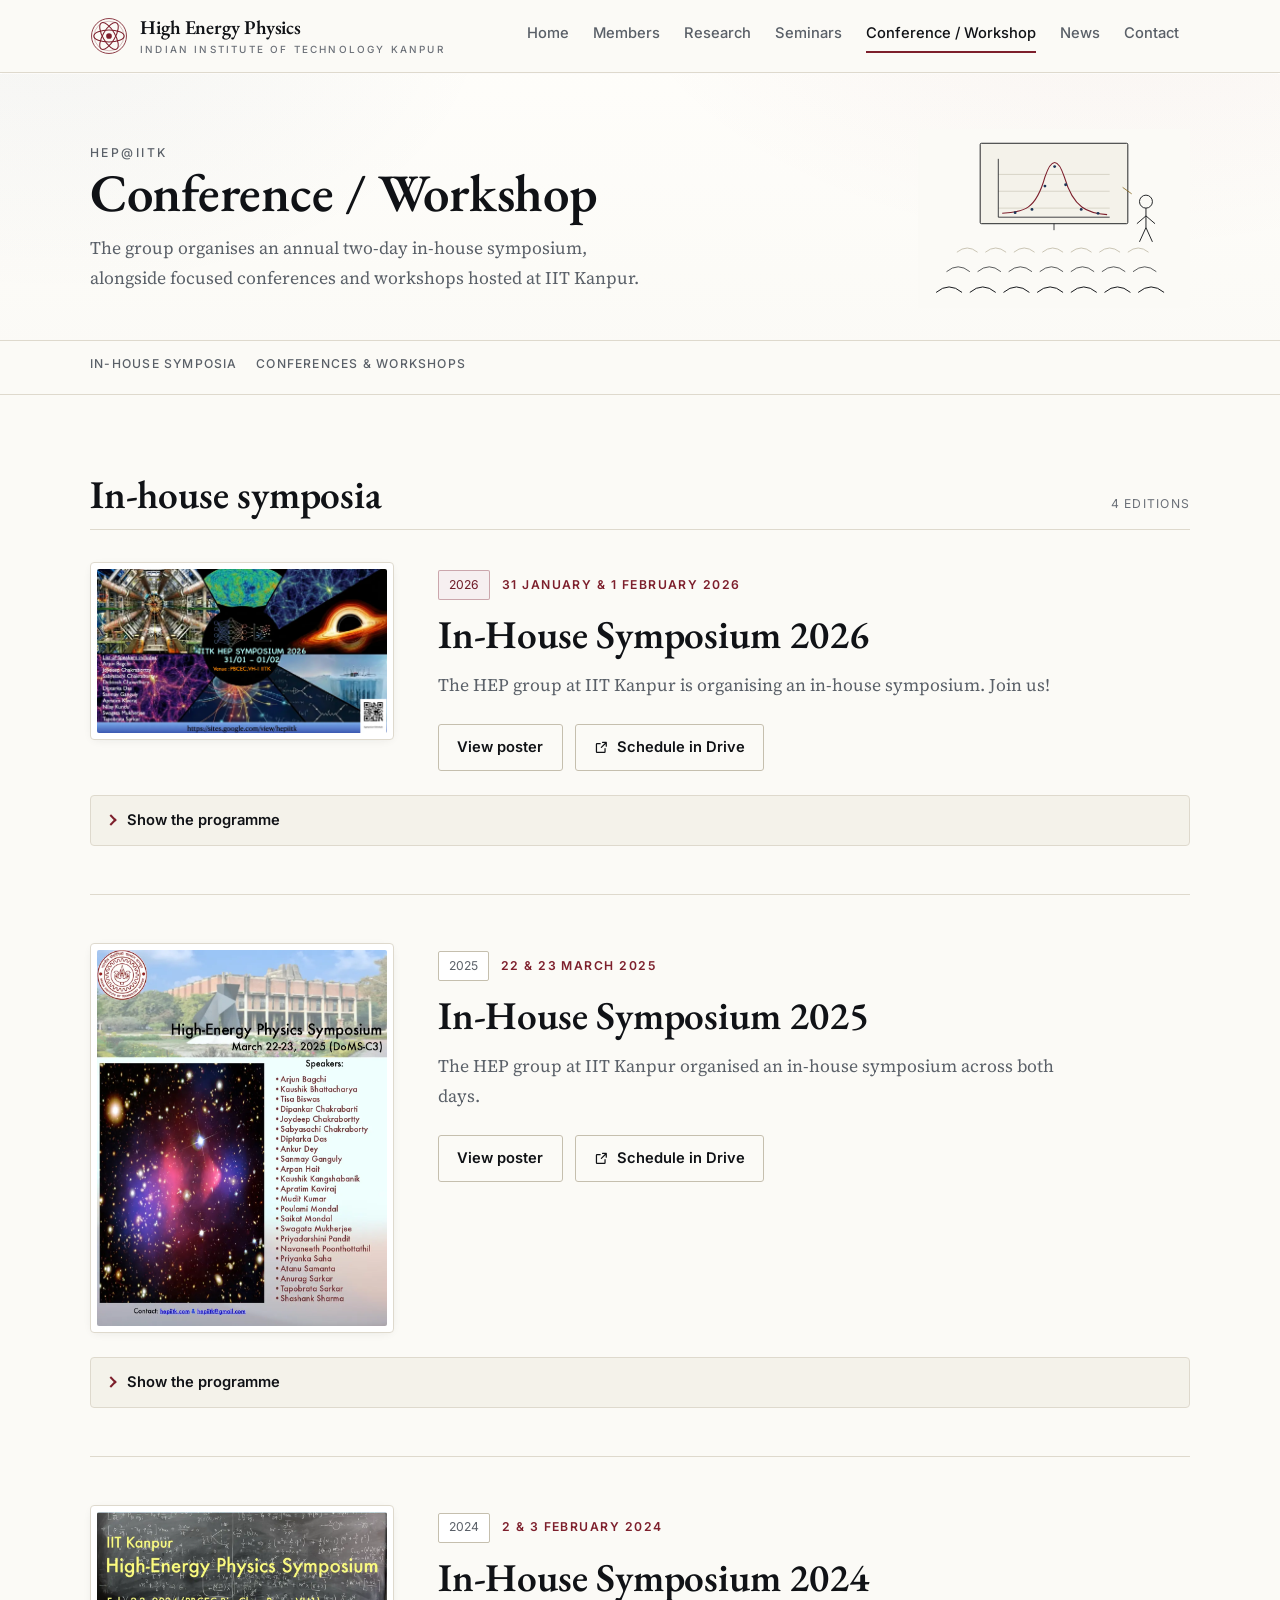
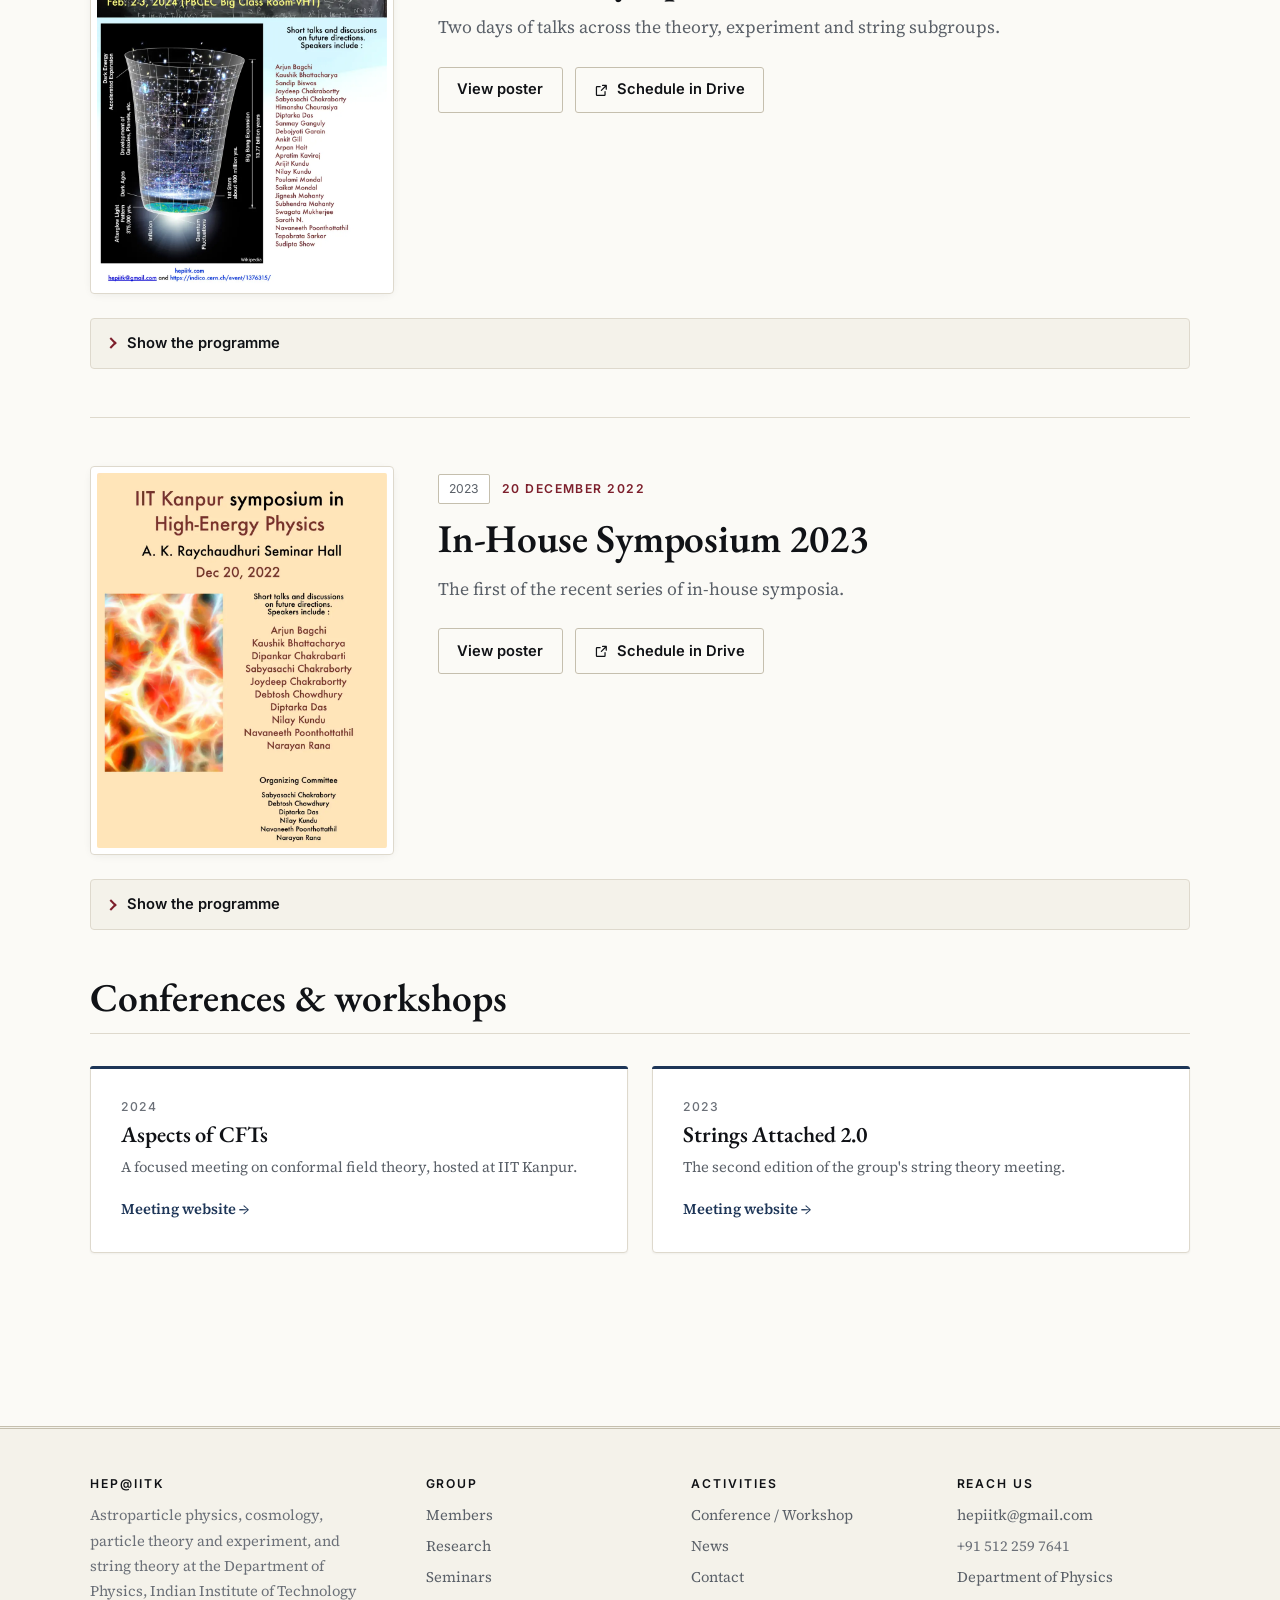
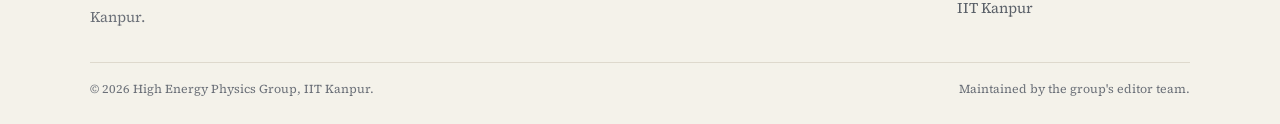
==== conferences.html @ 64274de4 "updated files" ====
<!DOCTYPE html>
<html lang="en">
<head>
<meta charset="utf-8">
<meta name="viewport" content="width=device-width, initial-scale=1">
<title>Conference / Workshop · HEP@IITK</title>
<meta name="description" content="In-house symposia, conferences and workshops organised by the HEP group at IIT Kanpur.">
<meta name="theme-color" content="#fbfaf6">
<meta property="og:title" content="Conference / Workshop · HEP@IITK">
<meta property="og:description" content="In-house symposia, conferences and workshops organised by the HEP group at IIT Kanpur.">
<meta property="og:type" content="website">
<link rel="preconnect" href="https://fonts.googleapis.com">
<link rel="preconnect" href="https://fonts.gstatic.com" crossorigin>
<link href="https://fonts.googleapis.com/css2?family=EB+Garamond:ital,wght@0,400;0,500;0,600;1,400&family=Source+Serif+4:ital,opsz,wght@0,8..60,400;0,8..60,600;1,8..60,400&family=Inter:wght@400;500;600&display=swap" rel="stylesheet">
<link rel="stylesheet" href="assets/style.css">
<link rel="icon" href="assets/favicon.svg" type="image/svg+xml">
</head>
<body>
<a class="skip-link" href="#main">Skip to content</a>
<header class="site-header">
  <div class="wrap header-inner">
    <a class="brand" href="index.html">
      <img class="brand__logo" src="assets/iitk-logo.jpg" alt="" onerror="this.setAttribute('data-failed','')">
      <svg class="brand__mark" viewBox="0 0 40 40" aria-hidden="true">
  <circle cx="20" cy="20" r="18.4" fill="none" stroke="currentColor" stroke-width="0.9"/>
  <circle cx="20" cy="20" r="15.6" fill="none" stroke="currentColor" stroke-width="0.6" opacity=".5"/>
  <g fill="none" stroke="currentColor" stroke-width="1.1">
    <ellipse cx="20" cy="20" rx="16" ry="6.4"/>
    <ellipse cx="20" cy="20" rx="16" ry="6.4" transform="rotate(60 20 20)"/>
    <ellipse cx="20" cy="20" rx="16" ry="6.4" transform="rotate(120 20 20)"/>
  </g>
  <circle cx="20" cy="20" r="3" fill="currentColor"/>
</svg>
      <span class="brand__text">
        <span class="brand__title">High Energy Physics</span>
        <span class="brand__sub">Indian Institute of Technology Kanpur</span>
      </span>
    </a>
    <button class="nav-toggle" type="button" aria-expanded="false" aria-controls="site-nav">
      <span class="visually-hidden">Menu</span><svg viewBox="0 0 24 24" fill="none" stroke="currentColor" stroke-width="2" stroke-linecap="round" aria-hidden="true"><path d="M4 7h16M4 12h16M4 17h16"/></svg>
    </button>
    <nav class="nav" id="site-nav" aria-label="Primary" data-open="false">
      <ul><li><a href="index.html">Home</a></li><li><a href="members.html">Members</a></li><li><a href="research.html">Research</a></li><li><a href="seminars.html">Seminars</a></li><li><a href="conferences.html" aria-current="page">Conference / Workshop</a></li><li><a href="news.html">News</a></li><li><a href="contact.html">Contact</a></li></ul>
    </nav>
  </div>
</header>
<main id="main">  <section class="page-head">
    <div class="wrap">
    <div class="page-head__grid">
      <div>
        <p class="eyebrow">HEP@IITK</p>
        <h1>Conference / Workshop</h1>
        <p>The group organises an annual two-day in-house symposium, alongside focused conferences and workshops hosted at IIT Kanpur.</p>
        
      </div>
      <figure class="page-head__illus"><img src="assets/img/symposium.svg" alt="Auditorium with a projection screen and rows of seats" loading="eager" decoding="async" onerror="this.setAttribute('data-failed','')"></figure>
    </div>
    </div>
  </section>

  <div class="subnav">
    <div class="wrap">
      <ul>
        <li><a href="#symposia">In-house symposia</a></li>
        <li><a href="#meetings">Conferences &amp; workshops</a></li>
      </ul>
    </div>
  </div>

  <section class="section section--tight" id="symposia">
    <div class="wrap">
      <div class="section-head">
        <h2>In-house symposia</h2>
        <span class="section-head__aside">4 editions</span>
      </div>
      <div class="accent-maroon">
      <article class="symposium" id="symposium-2026" data-reveal>
        <a class="symposium__poster" href="assets/ConferenceWorkshop/symposium-2026.webp" target="_blank" rel="noopener"
           title="Open the full-size poster"><img src="assets/ConferenceWorkshop/symposium-2026.webp" alt="In-House Symposium 2026 poster" loading="lazy" decoding="async" onerror="this.setAttribute('data-failed','')"></a>
        <div class="symposium__body">
          <div class="symposium__meta"><span class="pill pill--accent">2026</span><span class="symposium__dates">31 January &amp; 1 February 2026</span></div>
          <h2 class="symposium__title">In-House Symposium 2026</h2>
          <p class="muted">The HEP group at IIT Kanpur is organising an in-house symposium. Join us!</p>
          <div class="cluster symposium__actions">
            <a class="btn btn--ghost" href="assets/ConferenceWorkshop/symposium-2026.webp" target="_blank" rel="noopener">View poster</a>
            <a class="btn btn--ghost" href="https://drive.google.com/open?id=1ZX2D_ekNjg2hT5NVX8TgTxvaQ5XAxYSDIR8cY_kvVFw" target="_blank" rel="noopener"><svg viewBox="0 0 24 24" fill="none" stroke="currentColor" stroke-width="2" stroke-linecap="round" stroke-linejoin="round" aria-hidden="true"><path d="M14 4h6v6M20 4l-8 8M18 14v5a1 1 0 0 1-1 1H5a1 1 0 0 1-1-1V7a1 1 0 0 1 1-1h5"/></svg><span>Schedule in Drive</span></a>
          </div>
        </div>
        <details class="symposium__schedule">
          <summary><span class="symposium__summary-open">Show the programme</span><span class="symposium__summary-close">Hide the programme</span></summary>
          <div class="embed embed--sheet">
            <iframe src="https://docs.google.com/spreadsheets/d/1ZX2D_ekNjg2hT5NVX8TgTxvaQ5XAxYSDIR8cY_kvVFw/htmlembed" title="In-House Symposium 2026 programme" loading="lazy"></iframe>
          </div>
        </details>
      </article>
      <article class="symposium" id="symposium-2025" data-reveal>
        <a class="symposium__poster" href="assets/ConferenceWorkshop/symposium-2025.webp" target="_blank" rel="noopener"
           title="Open the full-size poster"><img src="assets/ConferenceWorkshop/symposium-2025.webp" alt="In-House Symposium 2025 poster" loading="lazy" decoding="async" onerror="this.setAttribute('data-failed','')"></a>
        <div class="symposium__body">
          <div class="symposium__meta"><span class="pill">2025</span><span class="symposium__dates">22 &amp; 23 March 2025</span></div>
          <h2 class="symposium__title">In-House Symposium 2025</h2>
          <p class="muted">The HEP group at IIT Kanpur organised an in-house symposium across both days.</p>
          <div class="cluster symposium__actions">
            <a class="btn btn--ghost" href="assets/ConferenceWorkshop/symposium-2025.webp" target="_blank" rel="noopener">View poster</a>
            <a class="btn btn--ghost" href="https://drive.google.com/open?id=13BAoV9avu8Uj0lWPkF5D7oqi47VkHMRknYoY67ZOV6g" target="_blank" rel="noopener"><svg viewBox="0 0 24 24" fill="none" stroke="currentColor" stroke-width="2" stroke-linecap="round" stroke-linejoin="round" aria-hidden="true"><path d="M14 4h6v6M20 4l-8 8M18 14v5a1 1 0 0 1-1 1H5a1 1 0 0 1-1-1V7a1 1 0 0 1 1-1h5"/></svg><span>Schedule in Drive</span></a>
          </div>
        </div>
        <details class="symposium__schedule">
          <summary><span class="symposium__summary-open">Show the programme</span><span class="symposium__summary-close">Hide the programme</span></summary>
          <div class="embed embed--sheet">
            <iframe src="https://docs.google.com/spreadsheets/d/13BAoV9avu8Uj0lWPkF5D7oqi47VkHMRknYoY67ZOV6g/htmlembed?gid=1929783250" title="In-House Symposium 2025 programme" loading="lazy"></iframe>
          </div>
        </details>
      </article>
      <article class="symposium" id="symposium-2024" data-reveal>
        <a class="symposium__poster" href="assets/ConferenceWorkshop/symposium-2024.webp" target="_blank" rel="noopener"
           title="Open the full-size poster"><img src="assets/ConferenceWorkshop/symposium-2024.webp" alt="In-House Symposium 2024 poster" loading="lazy" decoding="async" onerror="this.setAttribute('data-failed','')"></a>
        <div class="symposium__body">
          <div class="symposium__meta"><span class="pill">2024</span><span class="symposium__dates">2 &amp; 3 February 2024</span></div>
          <h2 class="symposium__title">In-House Symposium 2024</h2>
          <p class="muted">Two days of talks across the theory, experiment and string subgroups.</p>
          <div class="cluster symposium__actions">
            <a class="btn btn--ghost" href="assets/ConferenceWorkshop/symposium-2024.webp" target="_blank" rel="noopener">View poster</a>
            <a class="btn btn--ghost" href="https://drive.google.com/open?id=15Nq03RAkqwOqRto4QZPhdWVYTuY2QAqFZZJ2mBIgmlo" target="_blank" rel="noopener"><svg viewBox="0 0 24 24" fill="none" stroke="currentColor" stroke-width="2" stroke-linecap="round" stroke-linejoin="round" aria-hidden="true"><path d="M14 4h6v6M20 4l-8 8M18 14v5a1 1 0 0 1-1 1H5a1 1 0 0 1-1-1V7a1 1 0 0 1 1-1h5"/></svg><span>Schedule in Drive</span></a>
          </div>
        </div>
        <details class="symposium__schedule">
          <summary><span class="symposium__summary-open">Show the programme</span><span class="symposium__summary-close">Hide the programme</span></summary>
          <div class="embed embed--sheet">
            <iframe src="https://docs.google.com/spreadsheets/d/15Nq03RAkqwOqRto4QZPhdWVYTuY2QAqFZZJ2mBIgmlo/htmlembed" title="In-House Symposium 2024 programme" loading="lazy"></iframe>
          </div>
        </details>
      </article>
      <article class="symposium" id="symposium-2023" data-reveal>
        <a class="symposium__poster" href="assets/ConferenceWorkshop/symposium-2023.webp" target="_blank" rel="noopener"
           title="Open the full-size poster"><img src="assets/ConferenceWorkshop/symposium-2023.webp" alt="In-House Symposium 2023 poster" loading="lazy" decoding="async" onerror="this.setAttribute('data-failed','')"></a>
        <div class="symposium__body">
          <div class="symposium__meta"><span class="pill">2023</span><span class="symposium__dates">20 December 2022</span></div>
          <h2 class="symposium__title">In-House Symposium 2023</h2>
          <p class="muted">The first of the recent series of in-house symposia.</p>
          <div class="cluster symposium__actions">
            <a class="btn btn--ghost" href="assets/ConferenceWorkshop/symposium-2023.webp" target="_blank" rel="noopener">View poster</a>
            <a class="btn btn--ghost" href="https://drive.google.com/open?id=1NLZrcR9scQTlMbO4JUFqWcmVNvZK5allDG643ur7AXM" target="_blank" rel="noopener"><svg viewBox="0 0 24 24" fill="none" stroke="currentColor" stroke-width="2" stroke-linecap="round" stroke-linejoin="round" aria-hidden="true"><path d="M14 4h6v6M20 4l-8 8M18 14v5a1 1 0 0 1-1 1H5a1 1 0 0 1-1-1V7a1 1 0 0 1 1-1h5"/></svg><span>Schedule in Drive</span></a>
          </div>
        </div>
        <details class="symposium__schedule">
          <summary><span class="symposium__summary-open">Show the programme</span><span class="symposium__summary-close">Hide the programme</span></summary>
          <div class="embed embed--sheet">
            <iframe src="https://docs.google.com/spreadsheets/d/1NLZrcR9scQTlMbO4JUFqWcmVNvZK5allDG643ur7AXM/htmlembed" title="In-House Symposium 2023 programme" loading="lazy"></iframe>
          </div>
        </details>
      </article>
      </div>
    </div>
  </section>

  <section class="section" id="meetings">
    <div class="wrap">
      <div class="section-head"><h2>Conferences &amp; workshops</h2></div>
      <div class="grid grid--2">
        <a class="card card--link accent-navy" href="https://sites.google.com/view/iitkcft/home" target="_blank" rel="noopener" data-reveal>
          <span class="meta">2024</span>
          <h3>Aspects of CFTs</h3>
          <p>A focused meeting on conformal field theory, hosted at IIT Kanpur.</p>
          <p class="mt-4" style="color:var(--accent);font-weight:600">Meeting website →</p>
        </a>        <a class="card card--link accent-navy" href="https://sites.google.com/view/arjunbagchi/events/strings-attached-2-0?authuser=0" target="_blank" rel="noopener" data-reveal>
          <span class="meta">2023</span>
          <h3>Strings Attached 2.0</h3>
          <p>The second edition of the group's string theory meeting.</p>
          <p class="mt-4" style="color:var(--accent);font-weight:600">Meeting website →</p>
        </a>
      </div>
    </div>
  </section>
</main>
<footer class="site-footer">
  <div class="wrap">
    <div class="footer-grid">
      <div>
        <h2>HEP@IITK</h2>
        <p class="dim" style="font-size:var(--step--1);max-width:34ch">
          Astroparticle physics, cosmology, particle theory and experiment, and string
          theory at the Department of Physics, Indian Institute of Technology Kanpur.
        </p>
      </div>
      <div>
        <h2>Group</h2>
        <ul><li><a href="members.html">Members</a></li><li><a href="research.html">Research</a></li><li><a href="seminars.html">Seminars</a></li></ul>
      </div>
      <div>
        <h2>Activities</h2>
        <ul><li><a href="conferences.html">Conference / Workshop</a></li><li><a href="news.html">News</a></li><li><a href="contact.html">Contact</a></li></ul>
      </div>
      <div>
        <h2>Reach us</h2>
        <ul>
          <li><a href="mailto:hepiitk@gmail.com">hepiitk@gmail.com</a></li>
          <li><span class="dim">+91 512 259 7641</span></li>
          <li><a href="https://www.iitk.ac.in/phy/" target="_blank" rel="noopener">Department of Physics</a></li>
          <li><a href="https://www.iitk.ac.in/" target="_blank" rel="noopener">IIT Kanpur</a></li>
        </ul>
      </div>
    </div>
    <div class="footer-bottom">
      <span>© <span data-year>2026</span> High Energy Physics Group, IIT Kanpur.</span>
      <span class="dim">Maintained by the group's editor team.</span>
    </div>
  </div>
</footer>
<script src="assets/app.js" defer></script>
</body>
</html>
---- assets/style.css ----
/* ==========================================================================
   High Energy Physics @ IIT Kanpur — shared stylesheet
   Light "classic academic" theme: off-white paper, serif text, hairline rules,
   maroon accent. No glow, no heavy shadow — structure comes from rules and
   white space, the way a printed journal does it.

   Structure: 1 tokens · 2 reset · 3 layout · 4 masthead/nav · 5 hero
              6 components · 7 figures & images · 8 page blocks · 9 footer
              10 utilities · 11 motion / print / a11y
   ========================================================================== */

/* ---------- 1. Design tokens ---------------------------------------------- */
:root {
  /* Paper & ink */
  --paper: #fbfaf6;          /* page background, warm off-white */
  --paper-2: #f4f2ea;        /* alternating band */
  --card: #ffffff;
  --ink: #1e2024;            /* body text */
  --ink-hi: #101216;         /* headings */
  --ink-mid: #5a6068;        /* secondary text */
  --ink-low: #6b7078;        /* captions, meta — 4.6:1 on paper */

  /* Rules */
  --rule: #ded9cd;
  --rule-strong: #c5bfae;

  /* Accents */
  --maroon: #7d1f2c;         /* primary — IIT Kanpur red */
  --maroon-dark: #5d1620;
  --maroon-tint: #f6ecec;
  --navy: #1d3557;
  --navy-tint: #eceff5;
  --gold: #8a6a24;
  --gold-tint: #f6f0e2;
  --green: #2f5d43;
  --accent: var(--maroon);

  /* Typography */
  --font-display: "EB Garamond", Garamond, Georgia, "Times New Roman", serif;
  --font-serif: "Source Serif 4", Georgia, "Times New Roman", serif;
  --font-ui: "Inter", ui-sans-serif, system-ui, -apple-system, "Segoe UI",
    Roboto, "Helvetica Neue", Arial, sans-serif;

  --step--2: clamp(0.7rem, 0.68rem + 0.1vw, 0.76rem);
  --step--1: clamp(0.83rem, 0.8rem + 0.15vw, 0.92rem);
  --step-0: clamp(1rem, 0.97rem + 0.2vw, 1.1rem);
  --step-1: clamp(1.2rem, 1.13rem + 0.34vw, 1.4rem);
  --step-2: clamp(1.45rem, 1.3rem + 0.7vw, 1.9rem);
  --step-3: clamp(1.75rem, 1.5rem + 1.2vw, 2.5rem);
  --step-4: clamp(2.1rem, 1.7rem + 2vw, 3.35rem);
  --step-5: clamp(2.5rem, 1.8rem + 3.4vw, 4.4rem);

  /* Space */
  --sp-1: 0.25rem;
  --sp-2: 0.5rem;
  --sp-3: 0.75rem;
  --sp-4: 1rem;
  --sp-5: 1.5rem;
  --sp-6: 2rem;
  --sp-7: 3rem;
  --sp-8: 4rem;
  --sp-9: 6rem;

  /* Shape & depth — restrained on purpose */
  --r-sm: 3px;
  --r-md: 4px;
  --r-lg: 6px;
  --shadow-1: 0 1px 2px rgba(30, 32, 36, 0.05);
  --shadow-2: 0 2px 10px -4px rgba(30, 32, 36, 0.12);
  --shadow-3: 0 10px 28px -14px rgba(30, 32, 36, 0.22);

  --wrap: 1180px;
  --wrap-narrow: 760px;
  --header-h: 72px;
  --ease: cubic-bezier(0.22, 1, 0.36, 1);
}

/* ---------- 2. Reset & base ---------------------------------------------- */
*,
*::before,
*::after { box-sizing: border-box; }

html {
  -webkit-text-size-adjust: 100%;
  scroll-behavior: smooth;
  scroll-padding-top: calc(var(--header-h) + 1rem);
}

body {
  margin: 0;
  background-color: var(--paper);
  color: var(--ink);
  font-family: var(--font-serif);
  font-size: var(--step-0);
  line-height: 1.72;
  -webkit-font-smoothing: antialiased;
  text-rendering: optimizeLegibility;
  overflow-x: hidden;
}

/* A faint laid-paper wash — no pattern, just warmth at the top of the page. */
body::before {
  content: "";
  position: fixed;
  inset: 0;
  z-index: -1;
  pointer-events: none;
  background:
    radial-gradient(56rem 34rem at 88% -8%, rgba(125, 31, 44, 0.05), transparent 60%),
    radial-gradient(48rem 30rem at 4% 2%, rgba(29, 53, 87, 0.045), transparent 58%),
    linear-gradient(180deg, #fffefb, var(--paper) 40%);
}

h1, h2, h3, h4 {
  font-family: var(--font-display);
  color: var(--ink-hi);
  font-weight: 600;
  line-height: 1.16;
  letter-spacing: -0.005em;
  margin: 0 0 var(--sp-4);
  text-wrap: balance;
}
h1 { font-size: var(--step-5); line-height: 1.08; }
h2 { font-size: var(--step-3); }
h3 { font-size: var(--step-1); }
h4 { font-size: var(--step-0); }

p { margin: 0 0 var(--sp-4); max-width: 70ch; }
p:last-child { margin-bottom: 0; }

a {
  color: var(--maroon);
  text-decoration: underline;
  text-decoration-color: rgba(125, 31, 44, 0.32);
  text-decoration-thickness: 1px;
  text-underline-offset: 0.16em;
  transition: color 0.15s var(--ease), text-decoration-color 0.15s var(--ease);
}
a:hover { color: var(--maroon-dark); text-decoration-color: currentColor; }

img, svg, iframe { max-width: 100%; }
img { height: auto; display: block; }
figure { margin: 0; }   /* browsers default to 40px side margins */

ul, ol { margin: 0 0 var(--sp-4); padding-left: 1.2rem; }
li { margin-bottom: 0.3rem; }
li::marker { color: var(--rule-strong); }

hr {
  border: 0;
  height: 1px;
  background: var(--rule);
  margin: var(--sp-7) 0;
}

blockquote {
  margin: 0;
  padding-left: var(--sp-5);
  border-left: 2px solid var(--rule-strong);
  font-style: italic;
  color: var(--ink-mid);
}

code, kbd, samp {
  font-family: ui-monospace, SFMono-Regular, Menlo, Consolas, monospace;
  font-size: 0.88em;
  background: var(--paper-2);
  padding: 0.1em 0.35em;
  border-radius: var(--r-sm);
}

::selection { background: rgba(125, 31, 44, 0.16); }

:focus-visible {
  outline: 2px solid var(--maroon);
  outline-offset: 3px;
  border-radius: 2px;
}

/* ---------- 3. Layout ----------------------------------------------------- */
.wrap {
  width: 100%;
  max-width: var(--wrap);
  margin-inline: auto;
  padding-inline: clamp(1.1rem, 4vw, 2.5rem);
}
.wrap--narrow { max-width: var(--wrap-narrow); }

.section { padding-block: clamp(2.5rem, 6vw, 5rem); }
.section--tight { padding-block: clamp(1.75rem, 3.5vw, 3rem); }
.section + .section { padding-top: 0; }
.section--band {
  background: var(--paper-2);
  border-block: 1px solid var(--rule);
  padding-block: clamp(2.5rem, 5vw, 4rem) !important;
}

.grid { display: grid; gap: var(--sp-5); }
.grid--2 { grid-template-columns: repeat(auto-fit, minmax(min(100%, 22rem), 1fr)); }
.grid--3 { grid-template-columns: repeat(auto-fit, minmax(min(100%, 17rem), 1fr)); }
.grid--4 { grid-template-columns: repeat(auto-fit, minmax(min(100%, 13rem), 1fr)); }

.stack > * + * { margin-top: var(--sp-4); }
.cluster { display: flex; flex-wrap: wrap; gap: var(--sp-3); align-items: center; }

.split {
  display: grid;
  gap: clamp(2rem, 5vw, 3.5rem);
  grid-template-columns: minmax(0, 1.25fr) minmax(0, 1fr);
  align-items: start;
}
.split--even { grid-template-columns: repeat(2, minmax(0, 1fr)); }
@media (max-width: 880px) {
  .split, .split--even { grid-template-columns: 1fr; }
}

/* Section heading: small-caps label, name, hairline rule */
.section-head {
  display: flex;
  flex-wrap: wrap;
  align-items: baseline;
  gap: var(--sp-3) var(--sp-4);
  margin-bottom: var(--sp-6);
  padding-bottom: var(--sp-3);
  border-bottom: 1px solid var(--rule);
}
.section-head h2 { margin: 0; min-width: 0; }
.section-head .section-head__aside {
  font-family: var(--font-ui);
  font-size: var(--step--2);
  letter-spacing: 0.1em;
  text-transform: uppercase;
  color: var(--ink-low);
  margin-left: auto;
}
@media (max-width: 720px) {
  .section-head .section-head__aside { margin-left: 0; }
}

.eyebrow {
  display: block;
  font-family: var(--font-ui);
  font-size: var(--step--2);
  font-weight: 500;
  letter-spacing: 0.2em;
  text-transform: uppercase;
  color: var(--maroon);
  margin-bottom: var(--sp-3);
}

.lede {
  font-size: var(--step-1);
  line-height: 1.62;
  color: var(--ink);
  max-width: 60ch;
}

/* Classic drop cap for the opening paragraph on the home page */
.dropcap::first-letter {
  float: left;
  font-family: var(--font-display);
  font-size: 3.5em;
  line-height: 0.82;
  font-weight: 600;
  color: var(--maroon);
  margin: 0.06em 0.12em 0 0;
}

/* ---------- 4. Masthead & navigation ------------------------------------- */
.skip-link {
  position: absolute;
  left: 50%;
  top: 0;
  transform: translate(-50%, -110%);
  z-index: 100;
  background: var(--maroon);
  color: #fff;
  font-family: var(--font-ui);
  font-size: var(--step--1);
  font-weight: 600;
  padding: 0.6rem 1.1rem;
  text-decoration: none;
  transition: transform 0.2s var(--ease);
}
.skip-link:focus { transform: translate(-50%, 0); color: #fff; }

.site-header {
  position: sticky;
  top: 0;
  z-index: 50;
  background: rgba(251, 250, 246, 0.94);
  backdrop-filter: saturate(120%) blur(8px);
  -webkit-backdrop-filter: saturate(120%) blur(8px);
  border-bottom: 1px solid var(--rule);
  box-shadow: 0 1px 0 rgba(255, 255, 255, 0.9), 0 3px 0 -2px var(--rule);
}
.header-inner {
  min-height: var(--header-h);
  display: flex;
  align-items: center;
  justify-content: space-between;
  gap: var(--sp-4);
}

.brand {
  display: inline-flex;
  align-items: center;
  gap: 0.75rem;
  text-decoration: none;
  color: var(--ink-hi);
}
.brand:hover { color: var(--ink-hi); }
.brand__mark {
  width: 38px;
  height: 38px;
  flex: none;
  color: var(--maroon);
}
/* Institute emblem, if assets/iitk-logo.jpg is present */
.brand__logo {
  width: 40px;
  height: 40px;
  flex: none;
  object-fit: contain;
  mix-blend-mode: multiply;
}
.brand__logo[data-failed] { display: none; }
.brand:has(.brand__logo:not([data-failed])) .brand__mark { display: none; }

.brand__text { display: flex; flex-direction: column; line-height: 1.1;  row-gap: 0.3rem;}
.brand__title {
  font-family: var(--font-display);
  font-weight: 600;
  font-size: 1.22rem;
  letter-spacing: -0.005em;
  color: var(--ink-hi);
}
.brand__sub {
  font-family: var(--font-ui);
  font-size: 0.62rem;
  font-weight: 500;
  letter-spacing: 0.22em;
  text-transform: uppercase;
  color: var(--ink-low);
}

.nav-toggle {
  display: none;
  background: transparent;
  border: 1px solid var(--rule-strong);
  color: var(--ink-hi);
  border-radius: var(--r-sm);
  padding: 0.45rem 0.6rem;
  cursor: pointer;
  line-height: 0;
}
.nav-toggle svg { width: 20px; height: 20px; }

.nav ul {
  display: flex;
  gap: 0.1rem;
  list-style: none;
  margin: 0;
  padding: 0;
}
.nav a {
  display: block;
  padding: 0.45rem 0.7rem;
  font-family: var(--font-ui);
  font-size: var(--step--1);
  font-weight: 500;
  color: var(--ink-mid);
  text-decoration: none;
  position: relative;
  transition: color 0.15s var(--ease);
}
.nav a:hover { color: var(--maroon); }
.nav a[aria-current="page"] { color: var(--ink-hi); }
.nav a[aria-current="page"]::after {
  content: "";
  position: absolute;
  left: 0.7rem;
  right: 0.7rem;
  bottom: 0;
  height: 2px;
  background: var(--maroon);
}

@media (max-width: 900px) {
  .nav-toggle { display: inline-block; }
  .nav {
    position: absolute;
    top: 100%;
    inset-inline: 0;
    background: var(--paper);
    border-bottom: 1px solid var(--rule);
    box-shadow: var(--shadow-2);
    display: grid;
    grid-template-rows: 0fr;
    transition: grid-template-rows 0.28s var(--ease);
  }
  .nav > ul {
    flex-direction: column;
    gap: 0;
    overflow: hidden;
    padding-inline: clamp(1.1rem, 4vw, 2.5rem);
  }
  .nav[data-open="true"] { grid-template-rows: 1fr; }
  .nav a { padding: 0.8rem 0.15rem; font-size: var(--step-0); }
  .nav li + li { border-top: 1px solid var(--rule); }
  .nav a[aria-current="page"]::after { left: 0.15rem; right: auto; width: 1.4rem; bottom: 0.45rem; }
  .nav > ul > li:last-child a { padding-bottom: 1.1rem; }
}

/* ---------- 5. Hero ------------------------------------------------------- */
.hero {
  position: relative;
  padding-block: clamp(2.75rem, 7vw, 5.5rem);
}
.hero__grid {
  display: grid;
  gap: clamp(2rem, 5vw, 3.5rem);
  grid-template-columns: minmax(0, 1.05fr) minmax(0, 0.95fr);
  align-items: center;
}
@media (max-width: 900px) {
  .hero__grid { grid-template-columns: 1fr; }
  .hero__art { order: -1; }
}
.hero h1 { color: var(--ink-hi); }
.hero h1 em {
  font-style: italic;
  color: var(--maroon);
}
.hero__rule {
  width: 4.5rem;
  height: 2px;
  background: var(--maroon);
  margin: var(--sp-5) 0;
}
.hero__actions { margin-top: var(--sp-6); }

/* Hero art: the group photo when present, a drawn detector otherwise */
.hero__art { position: relative; width: 100%; }
.hero__art img {
  width: 100%;
  border: 1px solid var(--rule);
  border-radius: var(--r-md);
  background: var(--card);
  padding: 6px;
}
.hero__art svg { width: 100%; height: auto; display: block; }
.hero__art:has(img:not([data-failed])) svg { display: none; }
.hero__art img[data-failed] { display: none; }
.hero__art:has(img[data-failed]) figcaption { display: none; }
.hero__art figcaption { text-align: right; }

.detector-ring { animation: spin 60s linear infinite; transform-origin: 50% 50%; }
.detector-ring--rev { animation-direction: reverse; animation-duration: 80s; }
.trace { stroke-dasharray: 1 260; animation: trace 6.5s var(--ease) infinite; }
.trace:nth-of-type(2n) { animation-delay: 0.7s; }
.trace:nth-of-type(3n) { animation-delay: 1.5s; }
.trace:nth-of-type(5n) { animation-delay: 2.3s; }

@keyframes spin { to { transform: rotate(360deg); } }
@keyframes trace {
  0% { stroke-dasharray: 0 260; opacity: 0; }
  14% { opacity: 0.9; }
  70% { stroke-dasharray: 190 260; opacity: 0.8; }
  100% { stroke-dasharray: 260 260; opacity: 0; }
}

/* ---------- 6. Components ------------------------------------------------ */

/* Buttons */
.btn {
  display: inline-flex;
  align-items: center;
  gap: 0.5rem;
  padding: 0.6rem 1.15rem;
  border-radius: var(--r-sm);
  border: 1px solid var(--maroon);
  font-family: var(--font-ui);
  font-size: var(--step--1);
  font-weight: 600;
  text-decoration: none;
  cursor: pointer;
  transition: background-color 0.16s var(--ease), color 0.16s var(--ease),
    border-color 0.16s var(--ease);
}
.btn svg { width: 1em; height: 1em; flex: none; }

.btn--primary { background: var(--maroon); color: #fff; }
.btn--primary:hover { background: var(--maroon-dark); border-color: var(--maroon-dark); color: #fff; }

.btn--ghost { background: transparent; border-color: var(--rule-strong); color: var(--ink-hi); }
.btn--ghost:hover { border-color: var(--maroon); color: var(--maroon); background: var(--maroon-tint); }

/* Card */
.card {
  position: relative;
  background: var(--card);
  border: 1px solid var(--rule);
  border-radius: var(--r-md);
  padding: clamp(1.25rem, 2.4vw, 1.9rem);
  box-shadow: var(--shadow-1);
  transition: border-color 0.2s var(--ease), box-shadow 0.2s var(--ease);
}
.card::before {
  content: "";
  position: absolute;
  inset-inline: -1px;
  top: -1px;
  height: 3px;
  background: var(--accent);
  border-radius: var(--r-md) var(--r-md) 0 0;
}
.card:hover { border-color: var(--rule-strong); box-shadow: var(--shadow-2); }
.card h3 { margin-bottom: var(--sp-2); }
.card p { color: var(--ink-mid); font-size: var(--step--1); }

.card--link { display: block; text-decoration: none; color: inherit; }
.card--link:hover { color: inherit; }
.card--flat::before { display: none; }

.card__icon {
  width: 2.5rem;
  height: 2.5rem;
  display: grid;
  place-items: center;
  border-radius: 50%;
  background: color-mix(in srgb, var(--accent) 9%, #fff);
  border: 1px solid color-mix(in srgb, var(--accent) 28%, transparent);
  color: var(--accent);
  margin-bottom: var(--sp-4);
}
.card__icon svg { width: 1.25rem; height: 1.25rem; }

/* Accent variants — set --accent, everything follows */
.accent-maroon { --accent: var(--maroon); }
.accent-navy { --accent: var(--navy); }
.accent-gold { --accent: var(--gold); }
.accent-green { --accent: var(--green); }

/* Stat row — hairline dividers, serif numerals */
.stats {
  display: grid;
  grid-template-columns: repeat(auto-fit, minmax(9rem, 1fr));
  border-top: 1px solid var(--rule-strong);
  border-bottom: 1px solid var(--rule-strong);
}
.stat {
  padding: clamp(1rem, 2.2vw, 1.5rem) var(--sp-3);
  text-align: center;
  border-left: 1px solid var(--rule);
}
.stat:first-child { border-left: 0; }
.stat__num {
  display: block;
  font-family: var(--font-display);
  font-size: var(--step-4);
  font-weight: 600;
  line-height: 1;
  color: var(--ink-hi);
  font-variant-numeric: lining-nums tabular-nums;
}
.stat__label {
  display: block;
  margin-top: 0.45rem;
  font-family: var(--font-ui);
  font-size: var(--step--2);
  letter-spacing: 0.14em;
  text-transform: uppercase;
  color: var(--ink-low);
}

/* Pills / tags */
.pill {
  display: inline-block;
  padding: 0.22rem 0.62rem;
  border-radius: 2px;
  border: 1px solid var(--rule-strong);
  background: var(--card);
  font-family: var(--font-ui);
  font-size: var(--step--2);
  color: var(--ink-mid);
  white-space: nowrap;
}
.pill--accent {
  border-color: color-mix(in srgb, var(--accent) 35%, transparent);
  background: color-mix(in srgb, var(--accent) 7%, #fff);
  color: color-mix(in srgb, var(--accent) 88%, #000);
}
.pill-list { display: flex; flex-wrap: wrap; gap: 0.4rem; list-style: none; margin: 0; padding: 0; }
.pill-list li { margin: 0; }

/* Person card — large portrait, name, interests.
   Portraits are deliberately big (4:5, ~10rem wide) to match the old site,
   where each member had a full-size photograph rather than a thumbnail. */
.people {
  display: grid;
  grid-template-columns: repeat(auto-fill, minmax(min(100%, 24rem), 1fr));
  gap: var(--sp-6) var(--sp-6);
}
.person {
  display: grid;
  grid-template-columns: minmax(7rem, 10.5rem) minmax(0, 1fr);
  gap: var(--sp-4);
  align-items: start;
  padding-bottom: var(--sp-5);
  border-bottom: 1px solid var(--rule);
}
@media (max-width: 420px) {
  .person { grid-template-columns: 8rem minmax(0, 1fr); gap: var(--sp-3); }
}
.person__avatar {
  position: relative;
  width: 100%;
  aspect-ratio: 4.5 / 5;
  display: grid;
  place-items: center;
  overflow: hidden;
  border: 1px solid var(--rule);
  border-radius: var(--r-sm);
  background: var(--paper-2);
  font-family: var(--font-display);
  font-size: 1.9rem;
  font-weight: 600;
  color: var(--ink-low);
  box-shadow: var(--shadow-1);
}
.person__avatar img {
  position: absolute;
  inset: 0;
  width: 100%;
  height: 100%;
  object-fit: cover;
  object-position: center 22%;
}
.person__avatar img[data-failed] { display: none; }
.person__body { min-width: 0; }
.person__name {
  font-family: var(--font-display);
  font-size: var(--step-1);
  font-weight: 600;
  color: var(--ink-hi);
  margin: 0 0 0.1rem;
}
.person__interests {
  font-size: var(--step--1);
  color: var(--ink-mid);
  margin: 0.3rem 0 0.7rem;
  line-height: 1.55;
}
.person__interests b {
  font-family: var(--font-ui);
  font-weight: 600;
  font-size: 0.82em;
  letter-spacing: 0.08em;
  text-transform: uppercase;
  color: var(--ink-low);
}
.person__links { display: flex; flex-wrap: wrap; gap: 0.4rem; }

/* Small outlined link chip */
.chip {
  display: inline-flex;
  align-items: center;
  gap: 0.3rem;
  max-width: 100%;
  padding: 0.18rem 0.55rem;
  border-radius: 2px;
  border: 1px solid var(--rule-strong);
  background: var(--card);
  font-family: var(--font-ui);
  font-size: var(--step--2);
  color: var(--ink-mid);
  text-decoration: none;
  transition: all 0.15s var(--ease);
}
.chip svg { width: 0.75rem; height: 0.75rem; flex: none; }
.chip span { overflow-wrap: anywhere; min-width: 0; }
.chip:hover { color: #fff; background: var(--maroon); border-color: var(--maroon); }
.chip--muted { opacity: 0.4; pointer-events: none; }

/* Photo wall — postdocs and graduate students, portrait per person */
.wall {
  display: grid;
  grid-template-columns: repeat(auto-fill, minmax(min(100%, 16rem), 1fr));
  gap: var(--sp-4) var(--sp-5);
  list-style: none;
  margin: 0;
  padding: 0;
}
.wall li { margin: 0; }
.wall__item {
  display: grid;
  grid-template-columns: 8rem minmax(0, 1fr);   /* ← portrait width goes HERE */
  grid-template-rows: 1fr auto auto 1fr;
  column-gap: var(--sp-4);
  row-gap: 0.35rem;
  align-items: start;
  padding-bottom: var(--sp-3);
  border-bottom: 1px solid var(--rule);
}
.wall__body  { display: contents; }
.wall__name  { grid-column: 2; grid-row: 2; min-width: 0; }
.wall__links { grid-column: 2; grid-row: 3; flex-wrap: wrap; }
.wall__photo {
  position: relative;
  grid-column: 1;
  grid-row: 1 / -1;
  width: 100%;
  aspect-ratio: 4.5 / 5;
  overflow: hidden;
  display: grid;
  place-items: center;
  border: 1px solid var(--rule);
  border-radius: var(--r-sm);
  background: var(--paper-2);
  font-family: var(--font-display);
  font-size: 1.15rem;
  font-weight: 600;
  color: var(--ink-low);
  box-shadow: var(--shadow-1);
  transition: box-shadow 0.2s var(--ease), border-color 0.2s var(--ease);
}
.wall__item:hover .wall__photo { box-shadow: var(--shadow-2); border-color: var(--rule-strong); }
@media (max-width: 420px) {
  .wall__item { grid-template-columns: 4.75rem minmax(0, 1fr); }
}
.wall__photo img {
  position: absolute;
  inset: 0;
  width: 100%;
  height: 100%;
  object-fit: cover;
  object-position: center 20%;
}
.wall__photo img[data-failed] { display: none; }
.wall__name {
  font-family: var(--font-display);
  font-size: var(--step-0);
  font-weight: 600;
  line-height: 1.24;
  color: var(--ink-hi);
}
.wall__links { display: flex; gap: 0.3rem; }

/* Compact roster (kept for lists without photos) */
.roster {
  display: grid;
  grid-template-columns: repeat(auto-fill, minmax(min(100%, 15.5rem), 1fr));
  gap: 0.35rem var(--sp-5);
  list-style: none;
  margin: 0;
  padding: 0;
}
.roster li { margin: 0; }
.roster__item {
  display: flex;
  flex-wrap: wrap;
  align-items: center;
  gap: 0.6rem;
  padding: 0.5rem 0.15rem;
  border-bottom: 1px solid var(--rule);
  font-size: var(--step--1);
}
.roster__thumb {
  position: relative;
  flex: none;
  width: 2.1rem;
  height: 2.1rem;
  border-radius: 50%;
  overflow: hidden;
  background: var(--paper-2);
  border: 1px solid var(--rule);
  display: grid;
  place-items: center;
  font-family: var(--font-display);
  font-size: 0.72rem;
  font-weight: 600;
  color: var(--ink-low);
}
.roster__thumb img {
  position: absolute;
  inset: 0;
  width: 100%;
  height: 100%;
  object-fit: cover;
  object-position: center 20%;
}
.roster__thumb img[data-failed] { display: none; }
.roster__name { color: var(--ink-hi); flex: 1 1 auto; min-width: 0; }
.roster__links { display: flex; gap: 0.25rem; flex: none; }
.icon-link {
  display: grid;
  place-items: center;
  width: 1.5rem;
  height: 1.5rem;
  border-radius: 50%;
  border: 1px solid var(--rule);
  color: var(--ink-low);
  text-decoration: none;
  transition: all 0.15s var(--ease);
}
.icon-link svg { width: 0.78rem; height: 0.78rem; }
.icon-link:hover { color: #fff; background: var(--maroon); border-color: var(--maroon); }

/* Alumni list with dotted leaders */
.alumni {
  list-style: none;
  margin: 0;
  padding: 0;
  /* border-top: 1px solid var(--rule); */
}
.alumni li {
  display: grid;
  grid-template-columns: minmax(10rem, 15rem) 7rem 1fr;
  gap: var(--sp-3);
  align-items: baseline;
  padding: 0.6rem 0.2rem;
  margin: 0;
  border-bottom: 1px dotted var(--rule-strong);
  font-size: var(--step--1);
}
.alumni__name { color: var(--ink-hi); }
.alumni__year {
  font-family: var(--font-ui);
  font-size: var(--step--2);
  letter-spacing: 0.06em;
  text-transform: uppercase;
  color: var(--maroon);
}
.alumni__now { color: var(--ink-mid); }
@media (max-width: 720px) {
  .alumni li { grid-template-columns: 1fr auto; row-gap: 0.1rem; }
  .alumni__now { grid-column: 1 / -1; }
}

/* Timeline (news, symposia) */
.timeline { position: relative; margin: 0; padding: 0 0 0 1.6rem; list-style: none; }
.timeline::before {
  content: "";
  position: absolute;
  left: 0.3rem;
  top: 0.6rem;
  bottom: 0.6rem;
  width: 1px;
  background: var(--rule-strong);
}
.timeline > li { position: relative; margin: 0 0 var(--sp-5); }
.timeline > li::before {
  content: "";
  position: absolute;
  left: -1.6rem;
  top: 0.55rem;
  width: 0.45rem;
  height: 0.45rem;
  margin-left: 0.08rem;
  border-radius: 50%;
  background: var(--maroon);
}
.timeline h3 { font-size: var(--step-0); margin-bottom: 0.25rem; }
.timeline p { font-size: var(--step--1); color: var(--ink-mid); }
.meta {
  font-family: var(--font-ui);
  font-size: var(--step--2);
  font-weight: 500;
  letter-spacing: 0.12em;
  text-transform: uppercase;
  color: var(--ink-low);
  display: block;
  margin-bottom: 0.2rem;
}

/* Embed frame (Google Calendar / Sheets) */
.embed {
  border: 1px solid var(--rule);
  border-radius: var(--r-md);
  overflow: hidden;
  background: var(--card);
  box-shadow: var(--shadow-1);
}
.embed__bar {
  display: flex;
  align-items: center;
  justify-content: space-between;
  gap: var(--sp-3);
  padding: 0.55rem 0.85rem;
  border-bottom: 1px solid var(--rule);
  background: var(--paper-2);
  font-family: var(--font-ui);
  font-size: var(--step--2);
  letter-spacing: 0.1em;
  text-transform: uppercase;
  color: var(--ink-low);
}
.embed iframe { display: block; width: 100%; border: 0; background: #fff; }
.embed--calendar iframe { height: 620px; }
.embed--sheet iframe { height: 460px; }
@media (max-width: 640px) {
  .embed--calendar iframe { height: 480px; }
  .embed--sheet iframe { height: 380px; }
}

/* Callout */
.callout {
  border: 1px solid var(--rule);
  border-left: 3px solid var(--accent);
  border-radius: 0 var(--r-md) var(--r-md) 0;
  background: color-mix(in srgb, var(--accent) 5%, #fff);
  padding: var(--sp-5);
}
.callout h3 { color: color-mix(in srgb, var(--accent) 85%, #000); }

/* Search field (members filter) */
.field {
  position: relative;
  display: flex;
  align-items: center;
  max-width: 24rem;
  flex: 1 1 18rem;
}
.field svg {
  position: absolute;
  left: 0.75rem;
  width: 1rem;
  height: 1rem;
  color: var(--ink-low);
  pointer-events: none;
}
.field input {
  width: 100%;
  padding: 0.6rem 0.9rem 0.6rem 2.35rem;
  border-radius: var(--r-sm);
  border: 1px solid var(--rule-strong);
  background: var(--card);
  color: var(--ink-hi);
  font-family: var(--font-serif);
  font-size: var(--step--1);
  transition: border-color 0.15s var(--ease), box-shadow 0.15s var(--ease);
}
.field input::placeholder { color: var(--ink-low); }
.field input:focus {
  outline: none;
  border-color: var(--maroon);
  box-shadow: 0 0 0 3px rgba(125, 31, 44, 0.1);
}

/* Sub-navigation (in-page anchors) */
.subnav {
  position: sticky;
  top: var(--header-h);
  z-index: 20;
  margin-bottom: var(--sp-6);
  padding-block: 0.6rem;
  background: rgba(251, 250, 246, 0.95);
  backdrop-filter: blur(8px);
  -webkit-backdrop-filter: blur(8px);
  border-bottom: 1px solid var(--rule);
}
.subnav ul {
  display: flex;
  gap: 1.15rem;
  list-style: none;
  margin: 0;
  padding: 0;
  overflow-x: auto;
  scrollbar-width: none;
}
.subnav ul::-webkit-scrollbar { display: none; }
.subnav a {
  display: block;
  padding: 0.2rem 0;
  font-family: var(--font-ui);
  font-size: var(--step--2);
  font-weight: 500;
  letter-spacing: 0.1em;
  text-transform: uppercase;
  color: var(--ink-mid);
  text-decoration: none;
  white-space: nowrap;
  border-bottom: 2px solid transparent;
  transition: color 0.15s var(--ease), border-color 0.15s var(--ease);
}
.subnav a:hover { color: var(--maroon); }
.subnav a.is-active { color: var(--maroon); border-bottom-color: var(--maroon); }

/* Page masthead band, optionally with a drawn illustration alongside */
.page-head {
  padding-block: clamp(2rem, 5vw, 3.5rem) clamp(1.25rem, 2.5vw, 2rem);
  border-bottom: 1px solid var(--rule);
}
.page-head h1 { font-size: var(--step-4); margin-bottom: var(--sp-3); }
.page-head p { color: var(--ink-mid); max-width: 62ch; margin: 0; }
.page-head__grid {
  display: grid;
  grid-template-columns: minmax(0, 1fr) minmax(0, 17rem);
  gap: clamp(1.5rem, 4vw, 3rem);
  align-items: center;
}
.page-head__illus img { width: 100%; }
@media (max-width: 760px) {
  .page-head__grid { grid-template-columns: 1fr; }
  .page-head__illus { max-width: 18rem; }
}

/* Drawn artwork at the top of a card */
.card__art {
  display: block;
  margin: calc(-1 * clamp(1.25rem, 2.4vw, 1.9rem)) calc(-1 * clamp(1.25rem, 2.4vw, 1.9rem)) var(--sp-5);
  border-bottom: 1px solid var(--rule);
  background: var(--paper-2);
}
.card__art img {
  width: 100%;
  aspect-ratio: 16 / 9;
  object-fit: contain;   /* line drawings must not be cropped */
}

/* Illustration inside a research subgroup panel */
.thrust__illus {
  display: block;
  margin-bottom: var(--sp-4);
  border: 1px solid var(--rule);
  border-radius: var(--r-sm);
  background: var(--card);
  overflow: hidden;
}
.thrust__illus img { width: 100%; }

/* Definition grid (contact) */
.dl {
  display: grid;
  border-top: 1px solid var(--rule-strong);
  margin: 0;
}
.dl > div {
  display: grid;
  grid-template-columns: 10rem 1fr;
  gap: var(--sp-4);
  padding: 0.8rem 0.2rem;
  border-bottom: 1px solid var(--rule);
  align-items: baseline;
}
.dl dt {
  font-family: var(--font-ui);
  font-size: var(--step--2);
  font-weight: 500;
  letter-spacing: 0.1em;
  text-transform: uppercase;
  color: var(--ink-low);
}
.dl dd { margin: 0; color: var(--ink-hi); font-size: var(--step--1); }
@media (max-width: 560px) {
  .dl > div { grid-template-columns: 1fr; gap: 0.2rem; }
}

/* ---------- 7. Figures & images ------------------------------------------ */
.figure {
  margin: 0;
  background: var(--card);
  border: 1px solid var(--rule);
  border-radius: var(--r-md);
  padding: 6px;
  box-shadow: var(--shadow-1);
}
.figure img {
  width: 100%;
  border-radius: 2px;
  background: var(--paper-2);
}
.figure figcaption {
  font-size: var(--step--2);
  line-height: 1.5;
  color: var(--ink-mid);
  padding: 0.6rem 0.4rem 0.3rem;
  border-top: 1px solid var(--rule);
  margin-top: 6px;
}
.figure figcaption b {
  display: block;
  font-family: var(--font-ui);
  font-weight: 600;
  font-size: 0.92em;
  color: var(--ink-hi);
}
/* a figure whose file is missing removes itself completely */
.figure:has(img[data-failed]) { display: none; }

/* Wide banner strip under a page masthead */
.banner {
  margin: 0;
  border-bottom: 1px solid var(--rule);
  background: var(--paper-2);
  overflow: hidden;
}
.banner img {
  width: 100%;
  height: clamp(130px, 22vw, 240px);
  object-fit: cover;
  object-position: center;
}
.banner figcaption {
  font-family: var(--font-ui);
  font-size: var(--step--2);
  letter-spacing: 0.08em;
  text-transform: uppercase;
  color: var(--ink-low);
  text-align: right;
  padding: 0.35rem clamp(1.1rem, 4vw, 2.5rem);
}
.banner:has(img[data-failed]) { display: none; }

/* If not one gallery image resolved, the whole band goes away rather than
   leaving an empty "Selected figures" heading behind. */
#figures:not(:has(.gallery img:not([data-failed]))) { display: none; }

/* Figure gallery (research results) */
.gallery {
  display: grid;
  grid-template-columns: repeat(auto-fill, minmax(min(100%, 17rem), 1fr));
  gap: var(--sp-5);
}
.gallery .figure img { aspect-ratio: 4 / 3; object-fit: contain; }

/* Poster beside a symposium entry */
.poster {
  margin: 0;
  flex: none;
  width: min(100%, 15rem);
}
.poster img {
  width: 100%;
  border: 1px solid var(--rule);
  border-radius: var(--r-md);
  background: var(--card);
  padding: 5px;
  box-shadow: var(--shadow-1);
}
.poster:has(img[data-failed]) { display: none; }

/* ---------- 8. Page-specific blocks -------------------------------------- */

/* Research thrust block */
.thrust + .thrust { margin-top: var(--sp-7); }
.thrust__head {
  display: flex;
  flex-wrap: wrap;
  align-items: baseline;
  gap: var(--sp-3) var(--sp-4);
  margin-bottom: var(--sp-5);
  padding-bottom: var(--sp-2);
  border-bottom: 2px solid var(--accent);
}
.thrust__num {
  font-family: var(--font-ui);
  font-size: var(--step--2);
  font-weight: 600;
  letter-spacing: 0.14em;
  color: var(--accent);
}
.thrust__head h2 { margin: 0; font-size: var(--step-2); }
.thrust__body {
  display: grid;
  gap: var(--sp-5);
  grid-template-columns: minmax(0, 1.5fr) minmax(0, 1fr);
}
@media (max-width: 800px) { .thrust__body { grid-template-columns: 1fr; } }
.thrust__topics { columns: 2; column-gap: var(--sp-5); list-style: none; margin: 0; padding: 0; }
@media (max-width: 520px) { .thrust__topics { columns: 1; } }
.thrust__topics li {
  position: relative;
  padding-left: 1rem;
  font-size: var(--step--1);
  break-inside: avoid;
}
.thrust__topics li::before {
  content: "—";
  position: absolute;
  left: 0;
  color: var(--accent);
  opacity: 0.55;
}
.thrust__side {
  border-left: 1px solid var(--rule);
  padding-left: var(--sp-5);
}
@media (max-width: 800px) {
  .thrust__side {
    border-left: 0;
    border-top: 1px solid var(--rule);
    padding-left: 0;
    padding-top: var(--sp-4);
  }
}
.thrust__side h3 {
  font-family: var(--font-ui);
  font-size: var(--step--2);
  font-weight: 600;
  letter-spacing: 0.12em;
  text-transform: uppercase;
  color: var(--ink-low);
  margin-bottom: var(--sp-3);
}

/* Symposium entry */

.symposium {
  display: grid;
  grid-template-columns: minmax(0, 19rem) minmax(0, 1fr);
  gap: var(--sp-5) clamp(1.5rem, 4vw, 2.75rem);
  align-items: start;
}
.symposium + .symposium {
  margin-top: var(--sp-7);
  padding-top: var(--sp-7);
  border-top: 1px solid var(--rule);
}
.symposium__poster {
  display: block;
  background: var(--card);
  border: 1px solid var(--rule);
  border-radius: var(--r-md);
  padding: 6px;
  box-shadow: var(--shadow-2);
  transition: box-shadow 0.2s var(--ease), transform 0.2s var(--ease);
}
.symposium__poster:hover { box-shadow: var(--shadow-3); transform: translateY(-2px); }
.symposium__poster img {
  width: 100%;
  max-height: 26rem;          /* tall portrait posters don't tower over the text */
  object-fit: contain;
  border-radius: 2px;
}
.symposium__poster:has(img[data-failed]) { display: none; }
.symposium:has(.symposium__poster img[data-failed]) { grid-template-columns: 1fr; }

.symposium__body { min-width: 0; padding-top: var(--sp-2); }
.symposium__meta {
  display: flex;
  flex-wrap: wrap;
  align-items: center;
  gap: var(--sp-3);
  margin-bottom: var(--sp-3);
}
.symposium__dates {
  font-family: var(--font-ui);
  font-size: var(--step--2);
  font-weight: 600;
  letter-spacing: 0.12em;
  text-transform: uppercase;
  color: var(--maroon);
}
.symposium__title { font-size: var(--step-3); margin-bottom: var(--sp-3); }
.symposium__actions { margin-top: var(--sp-5); }

/* The programme: a quiet disclosure row, the live sheet underneath */
.symposium__schedule { grid-column: 1 / -1; }
.symposium__schedule > summary {
  list-style: none;
  cursor: pointer;
  display: flex;
  align-items: center;
  gap: var(--sp-3);
  padding: 0.75rem 1rem;
  border: 1px solid var(--rule);
  border-radius: var(--r-md);
  background: var(--paper-2);
  font-family: var(--font-ui);
  font-size: var(--step--1);
  font-weight: 600;
  color: var(--ink-hi);
  transition: background-color 0.15s var(--ease), border-color 0.15s var(--ease);
}
.symposium__schedule > summary::-webkit-details-marker { display: none; }
.symposium__schedule > summary::before {
  content: "";
  width: 0.5rem;
  height: 0.5rem;
  border-right: 2px solid var(--maroon);
  border-bottom: 2px solid var(--maroon);
  transform: rotate(-45deg);
  transition: transform 0.2s var(--ease);
}
.symposium__schedule[open] > summary::before { transform: rotate(45deg); }
.symposium__schedule > summary:hover { background: var(--maroon-tint); border-color: var(--rule-strong); }
.symposium__schedule[open] > summary {
  border-bottom-left-radius: 0;
  border-bottom-right-radius: 0;
}
.symposium__summary-close,
.symposium__schedule[open] .symposium__summary-open { display: none; }
.symposium__schedule[open] .symposium__summary-close { display: inline; }
.symposium__schedule .embed {
  border-top: 0;
  border-top-left-radius: 0;
  border-top-right-radius: 0;
}
.symposium__schedule .embed iframe { height: 34rem; }

@media (max-width: 760px) {
  .symposium { grid-template-columns: 1fr; }
  .symposium__poster { max-width: 22rem; }
  .symposium__schedule .embed iframe { height: 26rem; }
}
/* Funding logos row */
.funders { display: flex; flex-wrap: wrap; gap: var(--sp-3); }
.funder {
  padding: 0.5rem 0.9rem;
  border: 1px dashed var(--rule-strong);
  border-radius: var(--r-sm);
  font-family: var(--font-ui);
  font-size: var(--step--2);
  letter-spacing: 0.06em;
  color: var(--ink-mid);
}
/* when the real logo strip is present, the placeholders step aside */
.funders-block:has(.figure img:not([data-failed])) .funders { display: none; }

/* ---------- 9. Footer ----------------------------------------------------- */
.site-footer {
  margin-top: var(--sp-9);
  border-top: 3px double var(--rule-strong);
  background: var(--paper-2);
  padding-block: var(--sp-7) var(--sp-5);
  font-size: var(--step--1);
  color: var(--ink-mid);
}
.footer-grid {
  display: grid;
  gap: var(--sp-6);
  grid-template-columns: minmax(0, 1.3fr) repeat(3, minmax(8rem, 1fr));
  margin-bottom: var(--sp-6);
}
@media (max-width: 860px) {
  .footer-grid { grid-template-columns: repeat(2, minmax(0, 1fr)); gap: var(--sp-5); }
  .footer-grid > :first-child { grid-column: 1 / -1; }
}
@media (max-width: 420px) {
  .footer-grid { grid-template-columns: 1fr; }
}
.site-footer h2 {
  font-family: var(--font-ui);
  font-size: var(--step--2);
  font-weight: 600;
  letter-spacing: 0.16em;
  text-transform: uppercase;
  color: var(--ink-hi);
  margin-bottom: var(--sp-3);
}
.site-footer ul { list-style: none; margin: 0; padding: 0; }
.site-footer li { margin-bottom: 0.35rem; }
.site-footer a { color: var(--ink-mid); text-decoration: none; }
.site-footer a:hover { color: var(--maroon); text-decoration: underline; }
.footer-bottom {
  display: flex;
  flex-wrap: wrap;
  justify-content: space-between;
  gap: var(--sp-3);
  padding-top: var(--sp-4);
  border-top: 1px solid var(--rule);
  font-size: var(--step--2);
  color: var(--ink-low);
}

/* ---------- 10. Utilities ------------------------------------------------- */
.visually-hidden {
  position: absolute !important;
  width: 1px; height: 1px;
  margin: -1px; padding: 0;
  overflow: hidden;
  clip: rect(0 0 0 0);
  clip-path: inset(50%);
  white-space: nowrap;
  border: 0;
}
.text-center { text-align: center; }
.mt-0 { margin-top: 0; }
.mt-4 { margin-top: var(--sp-4); }
.mt-6 { margin-top: var(--sp-6); }
.mb-0 { margin-bottom: 0; }
.muted { color: var(--ink-mid); }
.dim { color: var(--ink-low); }
.nowrap { white-space: nowrap; }
.is-hidden { display: none !important; }
.credit {
  font-family: var(--font-ui);
  font-size: var(--step--2);
  letter-spacing: 0.04em;
  color: var(--ink-low);
}

/* ---------- 11. Motion, print, a11y -------------------------------------- */
.js [data-reveal] {
  opacity: 0;
  transform: translateY(10px);
  transition: opacity 0.5s var(--ease), transform 0.5s var(--ease);
  /* transition-delay: var(--reveal-delay, 0ms); */
}
.js [data-reveal].is-in { opacity: 1; transform: none; }

@media (prefers-reduced-motion: reduce) {
  html { scroll-behavior: auto; }
  *, *::before, *::after {
    animation-duration: 0.001ms !important;
    animation-iteration-count: 1 !important;
    transition-duration: 0.001ms !important;
  }
  .js [data-reveal] { opacity: 1; transform: none; }
}

@keyframes slide-up-once {
  from { opacity: 0; transform: translateY(10px); }
  to   { opacity: 1; transform: none; }
}
[data-reveal="once"],
.js [data-reveal="once"] {
  opacity: 1;
  transform: none;
  transition: none;
  animation: slide-up-once 0.5s var(--ease) 0.1s backwards;
}
@media (prefers-reduced-motion: reduce) {
  [data-reveal="once"],
  .js [data-reveal="once"] { animation: none; }
}

@media print {
  body { background: #fff; color: #000; font-size: 10.5pt; }
  body::before { display: none; }
  .site-header, .site-footer, .subnav, .nav-toggle, .skip-link, .hero__art,
  .banner, .embed { display: none !important; }
  .section, .section--tight { padding-block: 0.6rem !important; }
  a { color: #000; text-decoration: underline; }
  a[href^="http"]::after { content: " (" attr(href) ")"; font-size: 8pt; color: #444; }
  .card, .figure, .poster img, .person__avatar {
    border: 1px solid #bbb !important;
    box-shadow: none !important;
    break-inside: avoid;
  }
  .person, .timeline > li, .alumni li, .thrust { break-inside: avoid; }
  .js [data-reveal] { opacity: 1 !important; transform: none !important; }
}
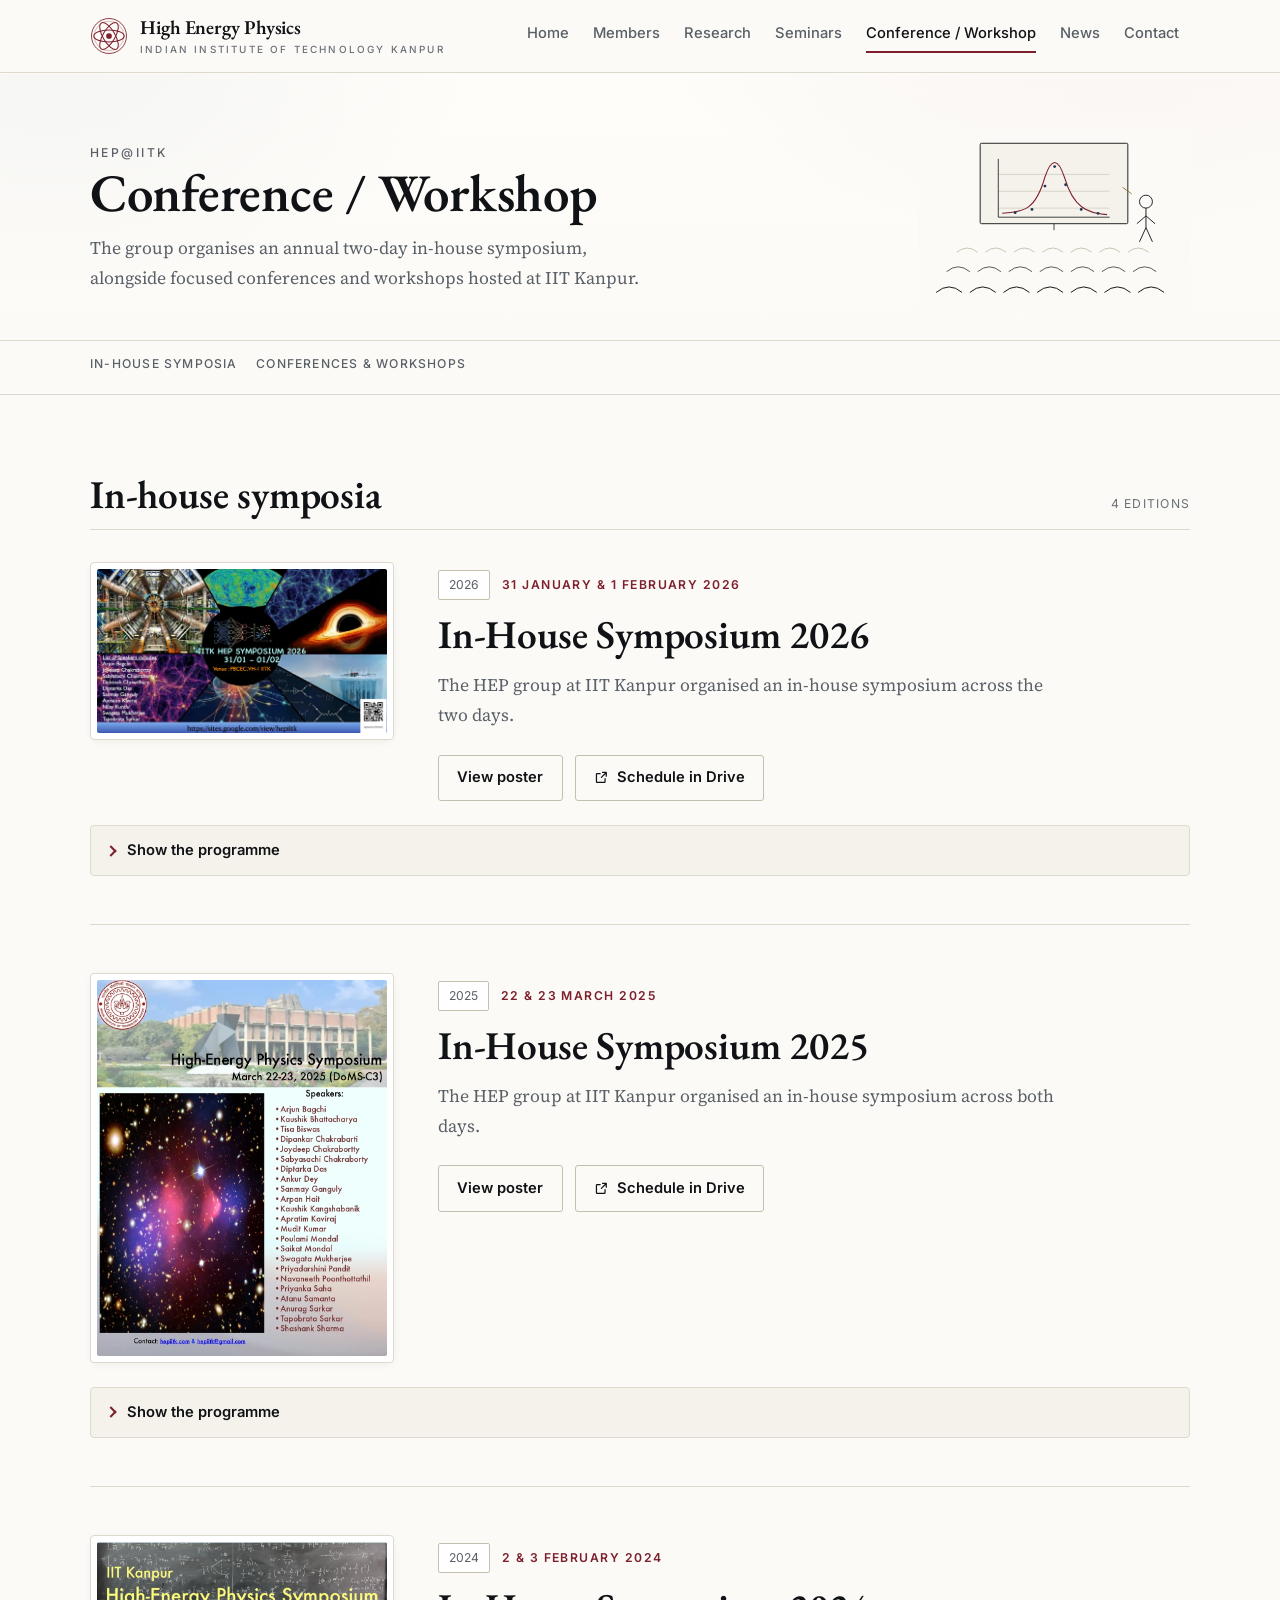
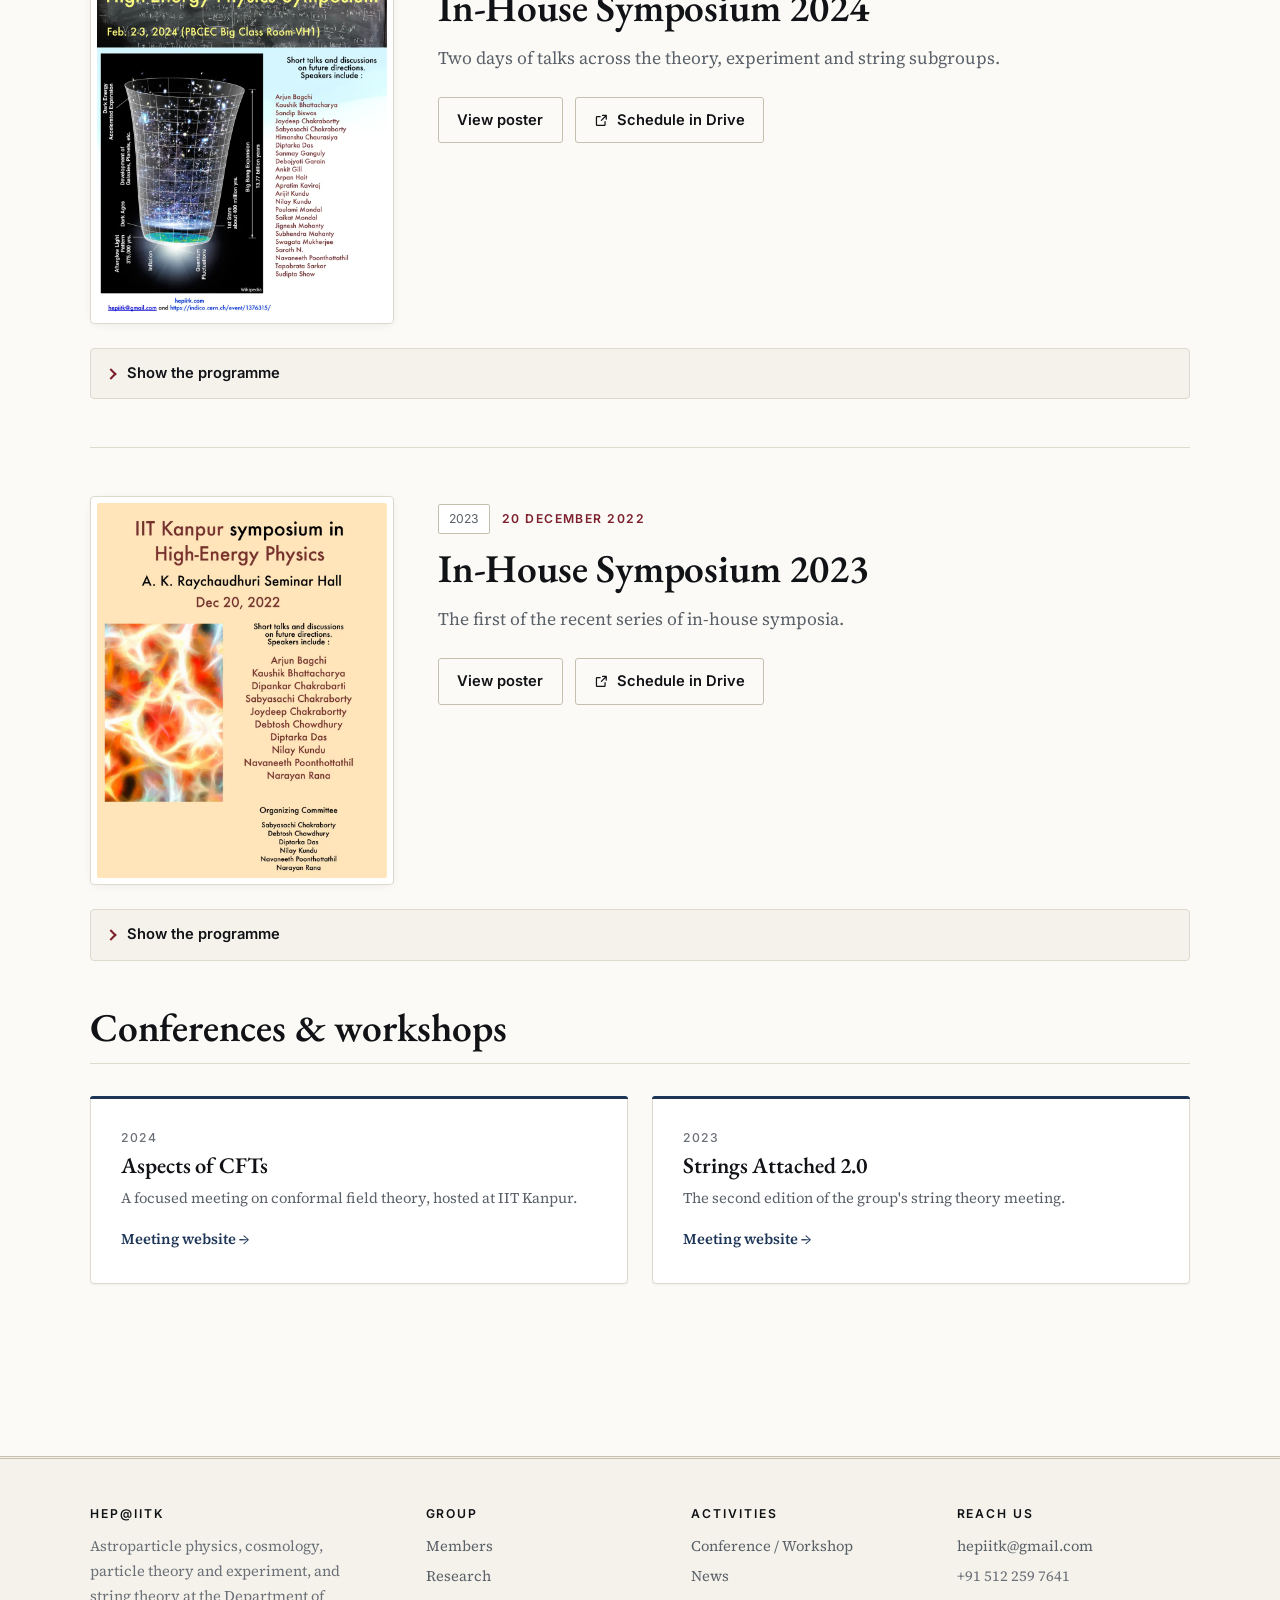
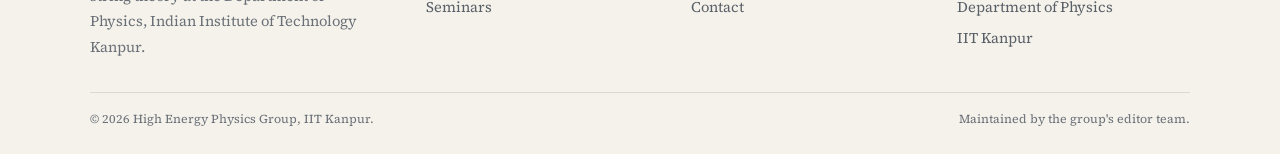
==== commit 25a32141: "updated files" ====
--- a/conferences.html
+++ b/conferences.html
@@ -78,9 +78,9 @@
         <a class="symposium__poster" href="assets/ConferenceWorkshop/symposium-2026.webp" target="_blank" rel="noopener"
            title="Open the full-size poster"><img src="assets/ConferenceWorkshop/symposium-2026.webp" alt="In-House Symposium 2026 poster" loading="lazy" decoding="async" onerror="this.setAttribute('data-failed','')"></a>
         <div class="symposium__body">
-          <div class="symposium__meta"><span class="pill pill--accent">2026</span><span class="symposium__dates">31 January &amp; 1 February 2026</span></div>
+          <div class="symposium__meta"><span class="pill">2026</span><span class="symposium__dates">31 January &amp; 1 February 2026</span></div>
           <h2 class="symposium__title">In-House Symposium 2026</h2>
-          <p class="muted">The HEP group at IIT Kanpur is organising an in-house symposium. Join us!</p>
+          <p class="muted">The HEP group at IIT Kanpur organised an in-house symposium across the two days.</p>
           <div class="cluster symposium__actions">
             <a class="btn btn--ghost" href="assets/ConferenceWorkshop/symposium-2026.webp" target="_blank" rel="noopener">View poster</a>
             <a class="btn btn--ghost" href="https://drive.google.com/open?id=1ZX2D_ekNjg2hT5NVX8TgTxvaQ5XAxYSDIR8cY_kvVFw" target="_blank" rel="noopener"><svg viewBox="0 0 24 24" fill="none" stroke="currentColor" stroke-width="2" stroke-linecap="round" stroke-linejoin="round" aria-hidden="true"><path d="M14 4h6v6M20 4l-8 8M18 14v5a1 1 0 0 1-1 1H5a1 1 0 0 1-1-1V7a1 1 0 0 1 1-1h5"/></svg><span>Schedule in Drive</span></a>
--- a/assets/style.css
+++ b/assets/style.css
@@ -425,7 +425,7 @@
 }
 @media (max-width: 900px) {
   .hero__grid { grid-template-columns: 1fr; }
-  .hero__art { order: -1; }
+  .hero__art { order: -1; max-width: 26rem; margin-inline: auto;}
 }
 .hero h1 { color: var(--ink-hi); }
 .hero h1 em {
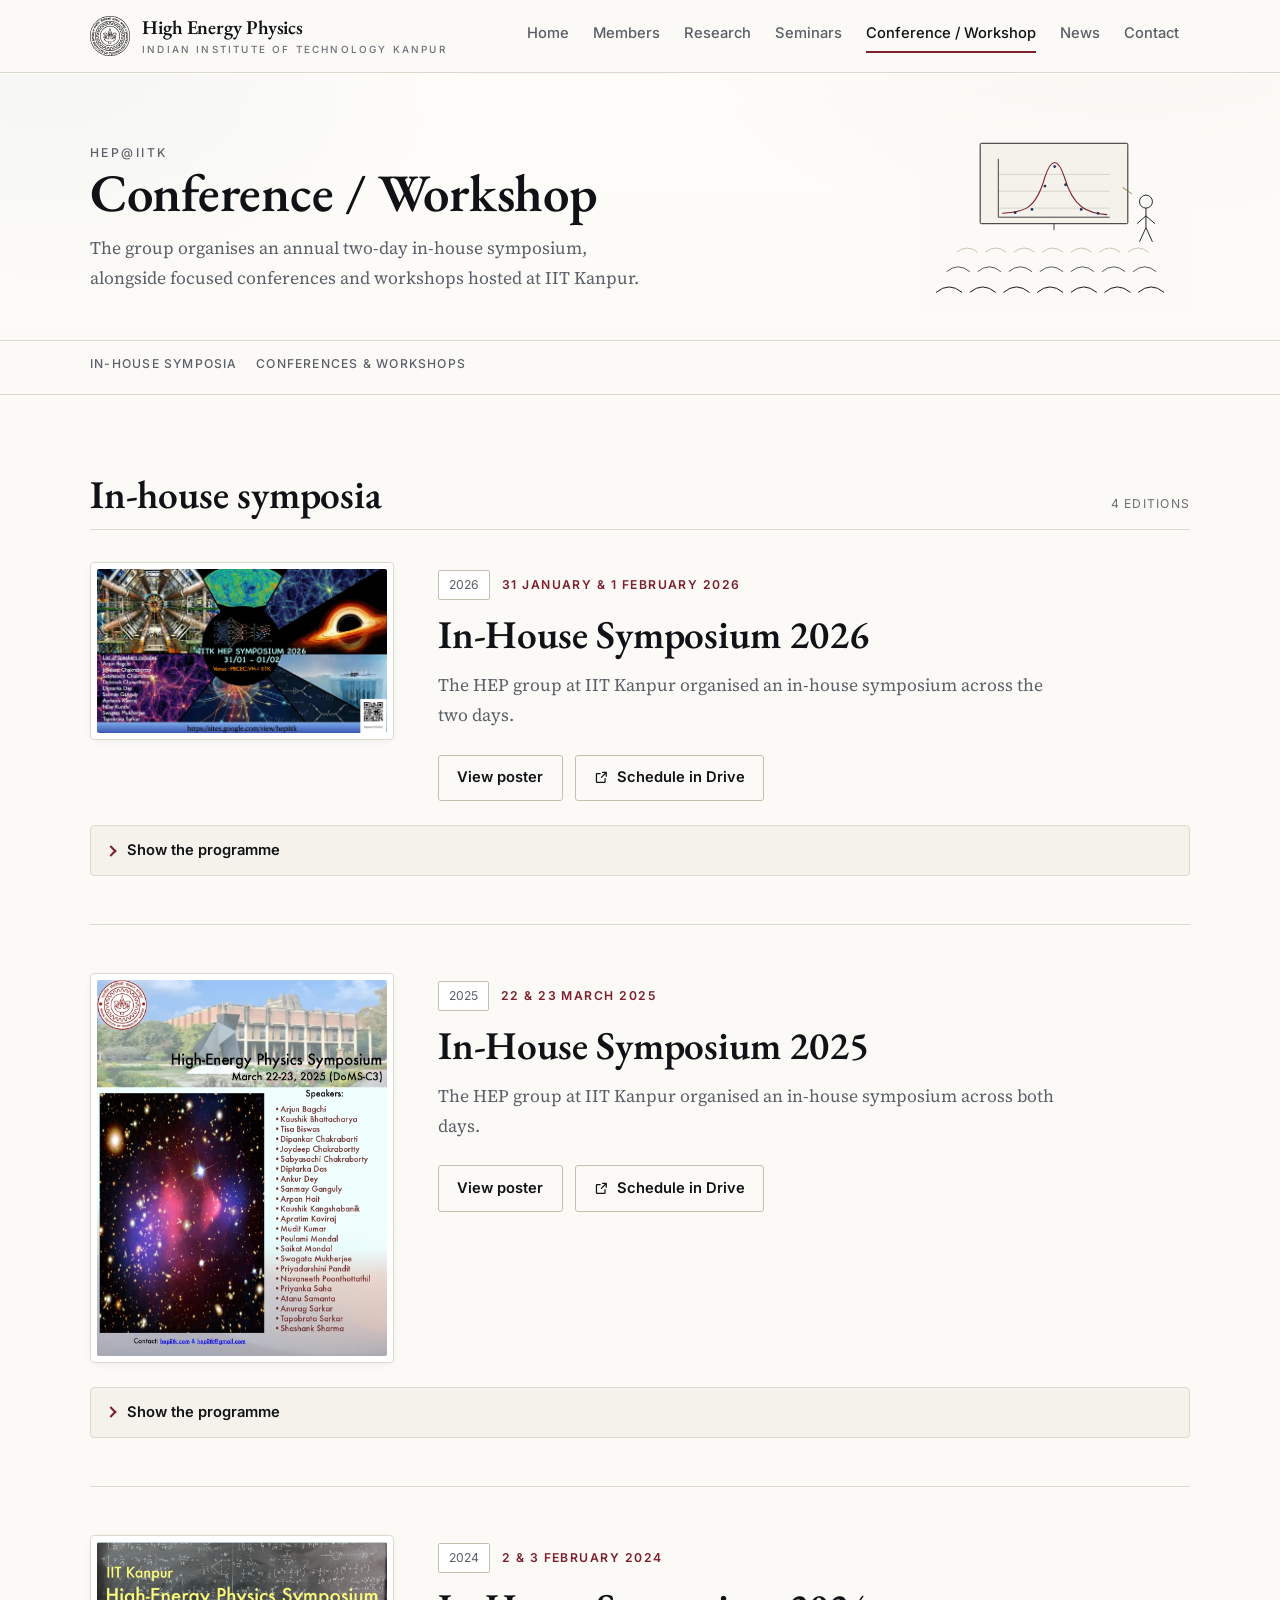
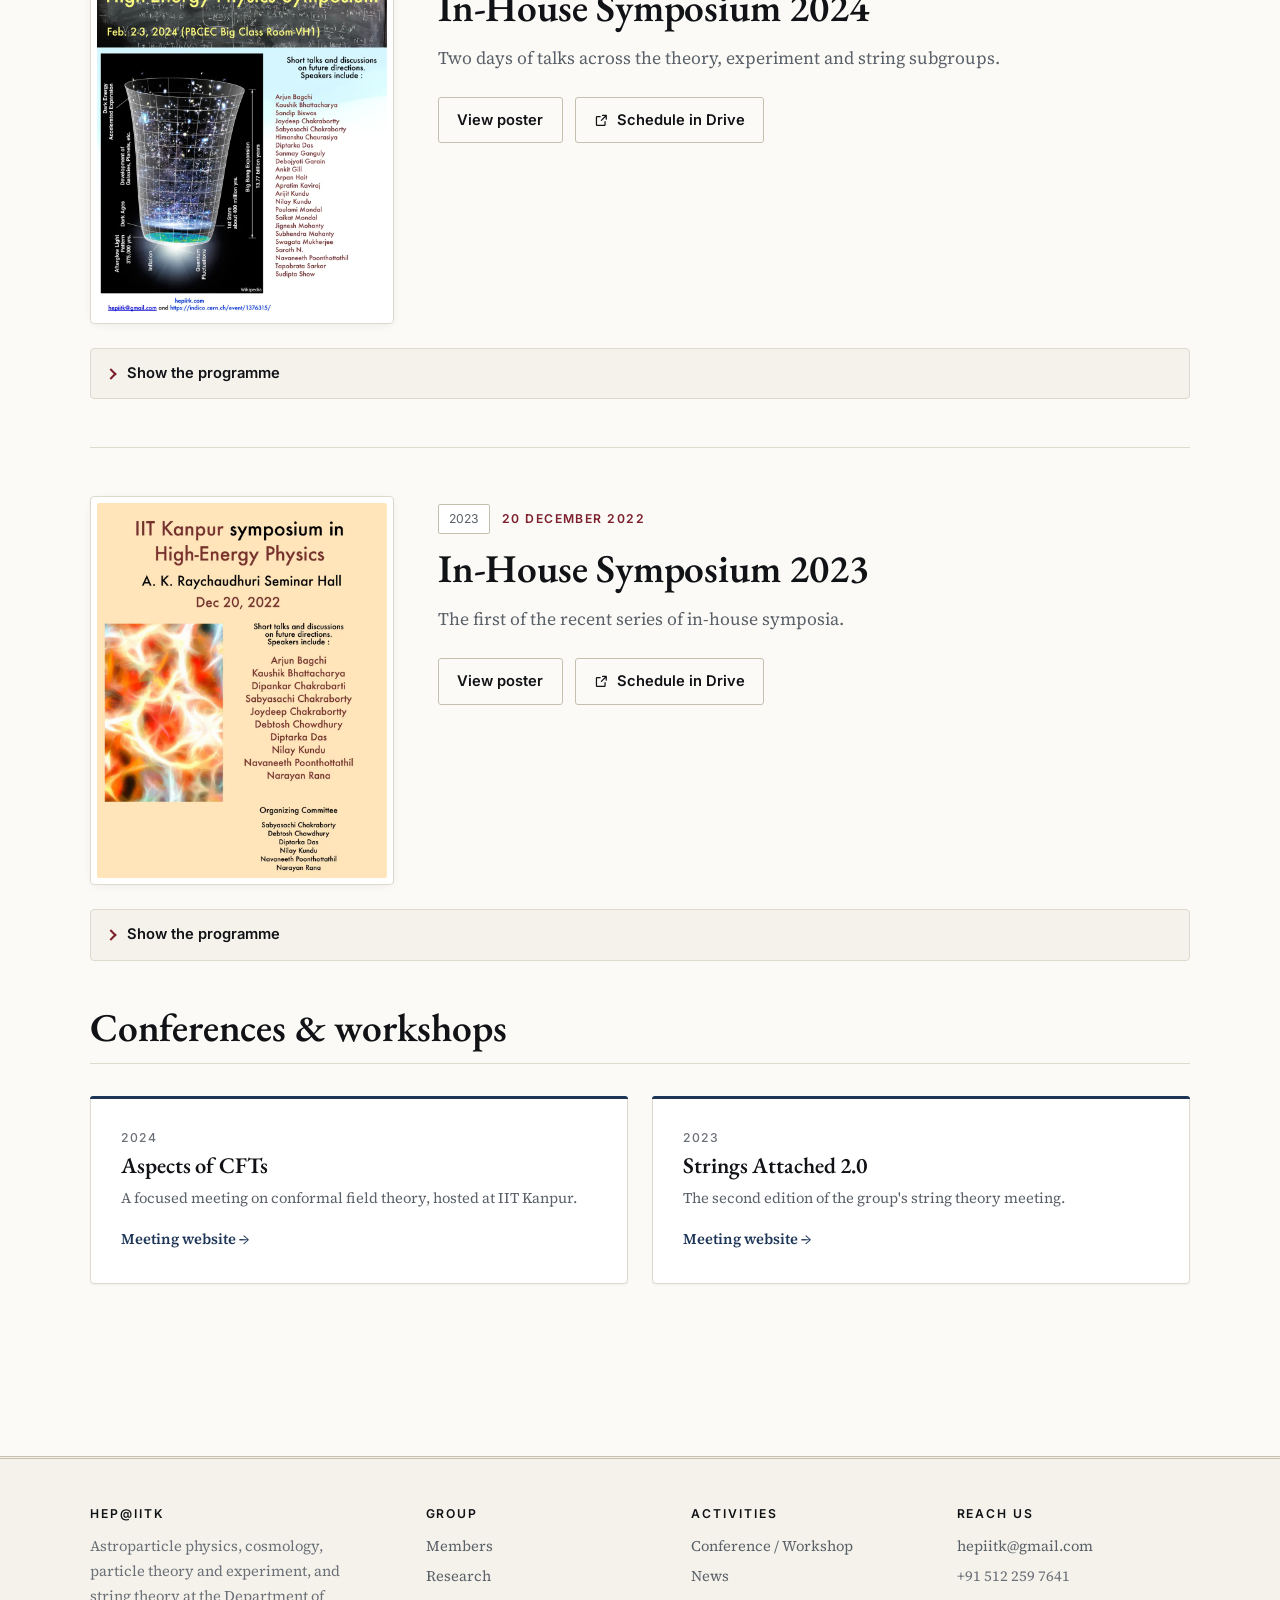
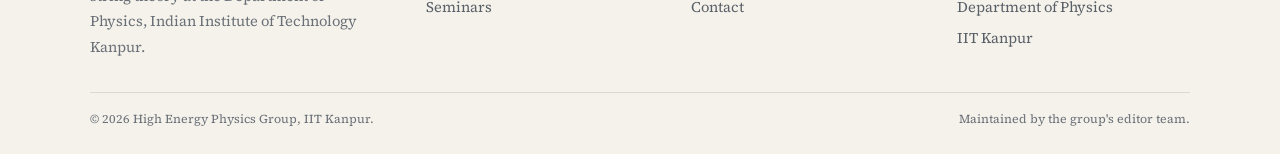
==== commit 4947147d: "updated logo" ====
--- a/conferences.html
+++ b/conferences.html
@@ -20,7 +20,7 @@
 <header class="site-header">
   <div class="wrap header-inner">
     <a class="brand" href="index.html">
-      <img class="brand__logo" src="assets/iitk-logo.jpg" alt="" onerror="this.setAttribute('data-failed','')">
+      <img class="brand__logo" src="assets/iitk-logo.svg" alt="" onerror="this.setAttribute('data-failed','')">
       <svg class="brand__mark" viewBox="0 0 40 40" aria-hidden="true">
   <circle cx="20" cy="20" r="18.4" fill="none" stroke="currentColor" stroke-width="0.9"/>
   <circle cx="20" cy="20" r="15.6" fill="none" stroke="currentColor" stroke-width="0.6" opacity=".5"/>
--- a/assets/style.css
+++ b/assets/style.css
@@ -266,6 +266,18 @@
   margin: 0.06em 0.12em 0 0;
 }
 
+/* Home page research cards: topics as one quiet line instead of boxes */
+.card__topics {
+  margin: var(--sp-4) 0 0;
+  padding-top: var(--sp-3);
+  border-top: 1px solid var(--rule);
+  font-family: var(--font-ui);
+  font-size: var(--step--2);
+  line-height: 1.7;
+  letter-spacing: 0.02em;
+  color: var(--ink-low);
+}
+
 /* ---------- 4. Masthead & navigation ------------------------------------- */
 .skip-link {
   position: absolute;
@@ -316,7 +328,7 @@
   flex: none;
   color: var(--maroon);
 }
-/* Institute emblem, if assets/iitk-logo.jpg is present */
+/* Institute emblem, if assets/iitk-logo.svg is present */
 .brand__logo {
   width: 40px;
   height: 40px;
@@ -425,13 +437,18 @@
 }
 @media (max-width: 900px) {
   .hero__grid { grid-template-columns: 1fr; }
-  .hero__art { order: -1; max-width: 26rem; margin-inline: auto;}
-}
-.hero h1 { color: var(--ink-hi); }
+  /* one column (tablet / phone): heading and text first, the animation below */
+  .hero__art { order: 0; max-width: 24rem; margin-inline: auto; margin-top: var(--sp-2); }
+}
+.hero h1 {
+  color: var(--ink-hi);
+  font-size: var(--step-4);          /* a little smaller than other pages' h1 */
+}
 .hero h1 em {
   font-style: italic;
   color: var(--maroon);
 }
+.hero .lede { font-size: clamp(1.02rem, 0.98rem + 0.22vw, 1.16rem); }
 .hero__rule {
   width: 4.5rem;
   height: 2px;
@@ -440,7 +457,7 @@
 }
 .hero__actions { margin-top: var(--sp-6); }
 
-/* Hero art: the group photo when present, a drawn detector otherwise */
+/* Hero art: the group photo when present, the animation otherwise */
 .hero__art { position: relative; width: 100%; }
 .hero__art img {
   width: 100%;
@@ -455,21 +472,17 @@
 .hero__art:has(img[data-failed]) figcaption { display: none; }
 .hero__art figcaption { text-align: right; }
 
-.detector-ring { animation: spin 60s linear infinite; transform-origin: 50% 50%; }
-.detector-ring--rev { animation-direction: reverse; animation-duration: 80s; }
-.trace { stroke-dasharray: 1 260; animation: trace 6.5s var(--ease) infinite; }
-.trace:nth-of-type(2n) { animation-delay: 0.7s; }
-.trace:nth-of-type(3n) { animation-delay: 1.5s; }
-.trace:nth-of-type(5n) { animation-delay: 2.3s; }
+/* Home page animation (assets/merger.js): no frame or background of its own */
+.merger {
+  position: relative;
+  width: min(100%, 32rem);
+  margin-inline: auto;
+  aspect-ratio: 1;
+}
+.merger canvas { display: block; width: 100%; height: 100%; }
+.hero__art:has(img:not([data-failed])) .merger { display: none; }
 
 @keyframes spin { to { transform: rotate(360deg); } }
-@keyframes trace {
-  0% { stroke-dasharray: 0 260; opacity: 0; }
-  14% { opacity: 0.9; }
-  70% { stroke-dasharray: 190 260; opacity: 0.8; }
-  100% { stroke-dasharray: 260 260; opacity: 0; }
-}
-
 /* ---------- 6. Components ------------------------------------------------ */
 
 /* Buttons */
@@ -592,7 +605,8 @@
   color: color-mix(in srgb, var(--accent) 88%, #000);
 }
 .pill-list { display: flex; flex-wrap: wrap; gap: 0.4rem; list-style: none; margin: 0; padding: 0; }
-.pill-list li { margin: 0; }
+.pill-list li { margin: 0; max-width: 100%; }
+.pill-list .pill { max-width: 100%; white-space: normal; }  /* long topics wrap instead of overflowing */
 
 /* Person card — large portrait, name, interests.
    Portraits are deliberately big (4:5, ~10rem wide) to match the old site,
@@ -1015,7 +1029,7 @@
 }
 .card__art img {
   width: 100%;
-  aspect-ratio: 16 / 9;
+  aspect-ratio: 8 / 5;
   object-fit: contain;   /* line drawings must not be cropped */
 }
 
@@ -1113,17 +1127,162 @@
 }
 .banner:has(img[data-failed]) { display: none; }
 
-/* If not one gallery image resolved, the whole band goes away rather than
-   leaving an empty "Selected figures" heading behind. */
-#figures:not(:has(.gallery img:not([data-failed]))) { display: none; }
-
-/* Figure gallery (research results) */
-.gallery {
-  display: grid;
-  grid-template-columns: repeat(auto-fill, minmax(min(100%, 17rem), 1fr));
-  gap: var(--sp-5);
-}
-.gallery .figure img { aspect-ratio: 4 / 3; object-fit: contain; }
+/* Figure slideshow inside each research area (research.py + assets/carousel.js).
+   Without JavaScript it is a swipeable strip; the script adds autoplay,
+   the dots, the counter and the buttons. Colours follow the area's accent. */
+.carousel {
+  container-type: inline-size;
+  margin-bottom: var(--sp-5);
+}
+.carousel__track {
+  list-style: none;
+  margin: 0;
+  padding: 0;
+  display: flex;
+  overflow-x: auto;
+  scroll-snap-type: x mandatory;
+  overscroll-behavior-x: contain;
+  scrollbar-width: none;
+  border: 1px solid var(--rule);
+  border-radius: var(--r-sm);
+  background: var(--card);
+}
+.carousel__track::-webkit-scrollbar { display: none; }
+.carousel__track:focus-visible { outline: 2px solid var(--accent); outline-offset: 3px; }
+.carousel__slide {
+  flex: 0 0 100%;
+  min-width: 0;
+  scroll-snap-align: start;
+  scroll-snap-stop: always;
+}
+.slide { margin: 0; height: 100%; display: flex; flex-direction: column; }
+.slide__img {
+  display: flex;
+  align-items: center;
+  justify-content: center;
+  aspect-ratio: 3 / 2;
+  padding: var(--sp-3);
+  background: #fff;
+  border-bottom: 1px solid var(--rule);
+}
+.slide__img img {
+  max-width: 100%;
+  max-height: 100%;
+  width: auto;
+  height: auto;
+  object-fit: contain;
+}
+.slide__cap {
+  flex: 1;
+  display: flex;
+  flex-direction: column;
+  gap: 0.35rem;
+  padding: var(--sp-4);
+}
+.slide__text { margin: 0; font-size: var(--step--1); line-height: 1.5; color: var(--ink); }
+.slide__paper {
+  margin-top: auto;
+  padding-top: var(--sp-1);
+  font-size: var(--step--2);
+  line-height: 1.45;
+  color: var(--ink);
+  text-decoration: underline;
+  text-decoration-color: var(--rule-strong);
+  text-underline-offset: 3px;
+}
+.slide__paper:hover { color: var(--accent); text-decoration-color: currentColor; }
+.slide__paper span {
+  font-family: ui-monospace, "SFMono-Regular", Menlo, Consolas, monospace;
+  color: var(--ink-low);
+  white-space: nowrap;
+}
+
+.carousel__controls { display: none; }
+.carousel.is-ready .carousel__controls {
+  display: flex;
+  align-items: center;
+  flex-wrap: wrap;
+  gap: var(--sp-3) var(--sp-4);
+  margin-top: var(--sp-3);
+}
+.carousel__dots { display: flex; align-items: center; gap: 0.45rem; }
+.carousel__dot {
+  position: relative;
+  width: 0.45rem;
+  height: 0.45rem;
+  padding: 0;
+  border: 0;
+  border-radius: 999px;
+  background: var(--rule-strong);
+  cursor: pointer;
+  overflow: hidden;
+  transition: width 0.35s var(--ease), background-color 0.35s var(--ease);
+}
+.carousel__dot::after {           /* bigger, invisible tap target */
+  content: "";
+  position: absolute;
+  inset: -0.6rem -0.25rem;
+}
+.carousel__dot:hover { background: var(--ink-low); }
+.carousel__dot[aria-current="true"] { width: 1.6rem; background: var(--accent); }
+/* while playing, the active dot fills up to show when the next figure comes */
+.carousel.is-running .carousel__dot[aria-current="true"] {
+  background: var(--card);
+  box-shadow: inset 0 0 0 1px var(--accent);
+}
+.carousel.is-running .carousel__dot[aria-current="true"]::before {
+  content: "";
+  position: absolute;
+  inset: 0;
+  background: var(--accent);
+  transform-origin: left center;
+  animation: carousel-fill var(--carousel-delay, 6s) linear forwards;
+}
+@keyframes carousel-fill { from { transform: scaleX(0); } to { transform: scaleX(1); } }
+
+.carousel__count {
+  font-family: ui-monospace, "SFMono-Regular", Menlo, Consolas, monospace;
+  font-size: var(--step--2);
+  letter-spacing: 0.06em;
+  color: var(--ink-low);
+}
+.carousel__count b { font-weight: 600; color: var(--ink-hi); }
+.carousel__buttons { display: flex; gap: 0.4rem; margin-left: auto; }
+.carousel__btn {
+  display: grid;
+  place-items: center;
+  width: 2.25rem;
+  height: 2.25rem;
+  padding: 0;
+  border: 1px solid var(--rule-strong);
+  border-radius: 50%;
+  background: var(--card);
+  color: var(--ink-hi);
+  cursor: pointer;
+  transition: border-color 0.2s, color 0.2s;
+}
+.carousel__btn:hover { border-color: var(--accent); color: var(--accent); }
+.carousel__btn:focus-visible { outline: 2px solid var(--accent); outline-offset: 2px; }
+.carousel__btn svg { width: 1rem; height: 1rem; }
+.carousel__btn .icon-play { display: none; }
+.carousel.is-paused .carousel__btn .icon-pause { display: none; }
+.carousel.is-paused .carousel__btn .icon-play { display: block; }
+
+/* narrow panel: drop the dots, the counter and buttons are enough */
+@container (max-width: 340px) {
+  .carousel__dots { display: none; }
+}
+/* full-width panel on tablets: put the caption beside the figure */
+@container (min-width: 560px) {
+  .slide { display: grid; grid-template-columns: minmax(0, 1.4fr) minmax(0, 1fr); }
+  .slide__img { border-bottom: 0; border-right: 1px solid var(--rule); }
+  .slide__img { aspect-ratio: 4 / 3; }
+  .slide__cap { justify-content: center; padding: var(--sp-5); }
+  .slide__paper { margin-top: var(--sp-2); }
+}
+@media (prefers-reduced-motion: reduce) {
+  .carousel__dot { transition: none; }
+}
 
 /* Poster beside a symposium entry */
 .poster {
@@ -1167,7 +1326,7 @@
   gap: var(--sp-5);
   grid-template-columns: minmax(0, 1.5fr) minmax(0, 1fr);
 }
-@media (max-width: 800px) { .thrust__body { grid-template-columns: 1fr; } }
+@media (max-width: 960px) { .thrust__body { grid-template-columns: 1fr; } }
 .thrust__topics { columns: 2; column-gap: var(--sp-5); list-style: none; margin: 0; padding: 0; }
 @media (max-width: 520px) { .thrust__topics { columns: 1; } }
 .thrust__topics li {
@@ -1183,11 +1342,24 @@
   color: var(--accent);
   opacity: 0.55;
 }
+/* On wide screens the slideshow stays in view while the faculty list scrolls past */
+@media (min-width: 961px) {
+  .thrust__sticky { position: sticky; top: calc(var(--header-h) + var(--sp-5)); }
+}
+
+/* Each area's text: the paragraph ("blurb"), then the topic list with a thin rule above it */
+.thrust__body p.muted { margin: 0; }
+.thrust__body .thrust__topics {
+  margin-top: var(--sp-5);
+  padding-top: var(--sp-5);
+  border-top: 1px solid var(--rule);
+}
+
 .thrust__side {
   border-left: 1px solid var(--rule);
   padding-left: var(--sp-5);
 }
-@media (max-width: 800px) {
+@media (max-width: 960px) {
   .thrust__side {
     border-left: 0;
     border-top: 1px solid var(--rule);
